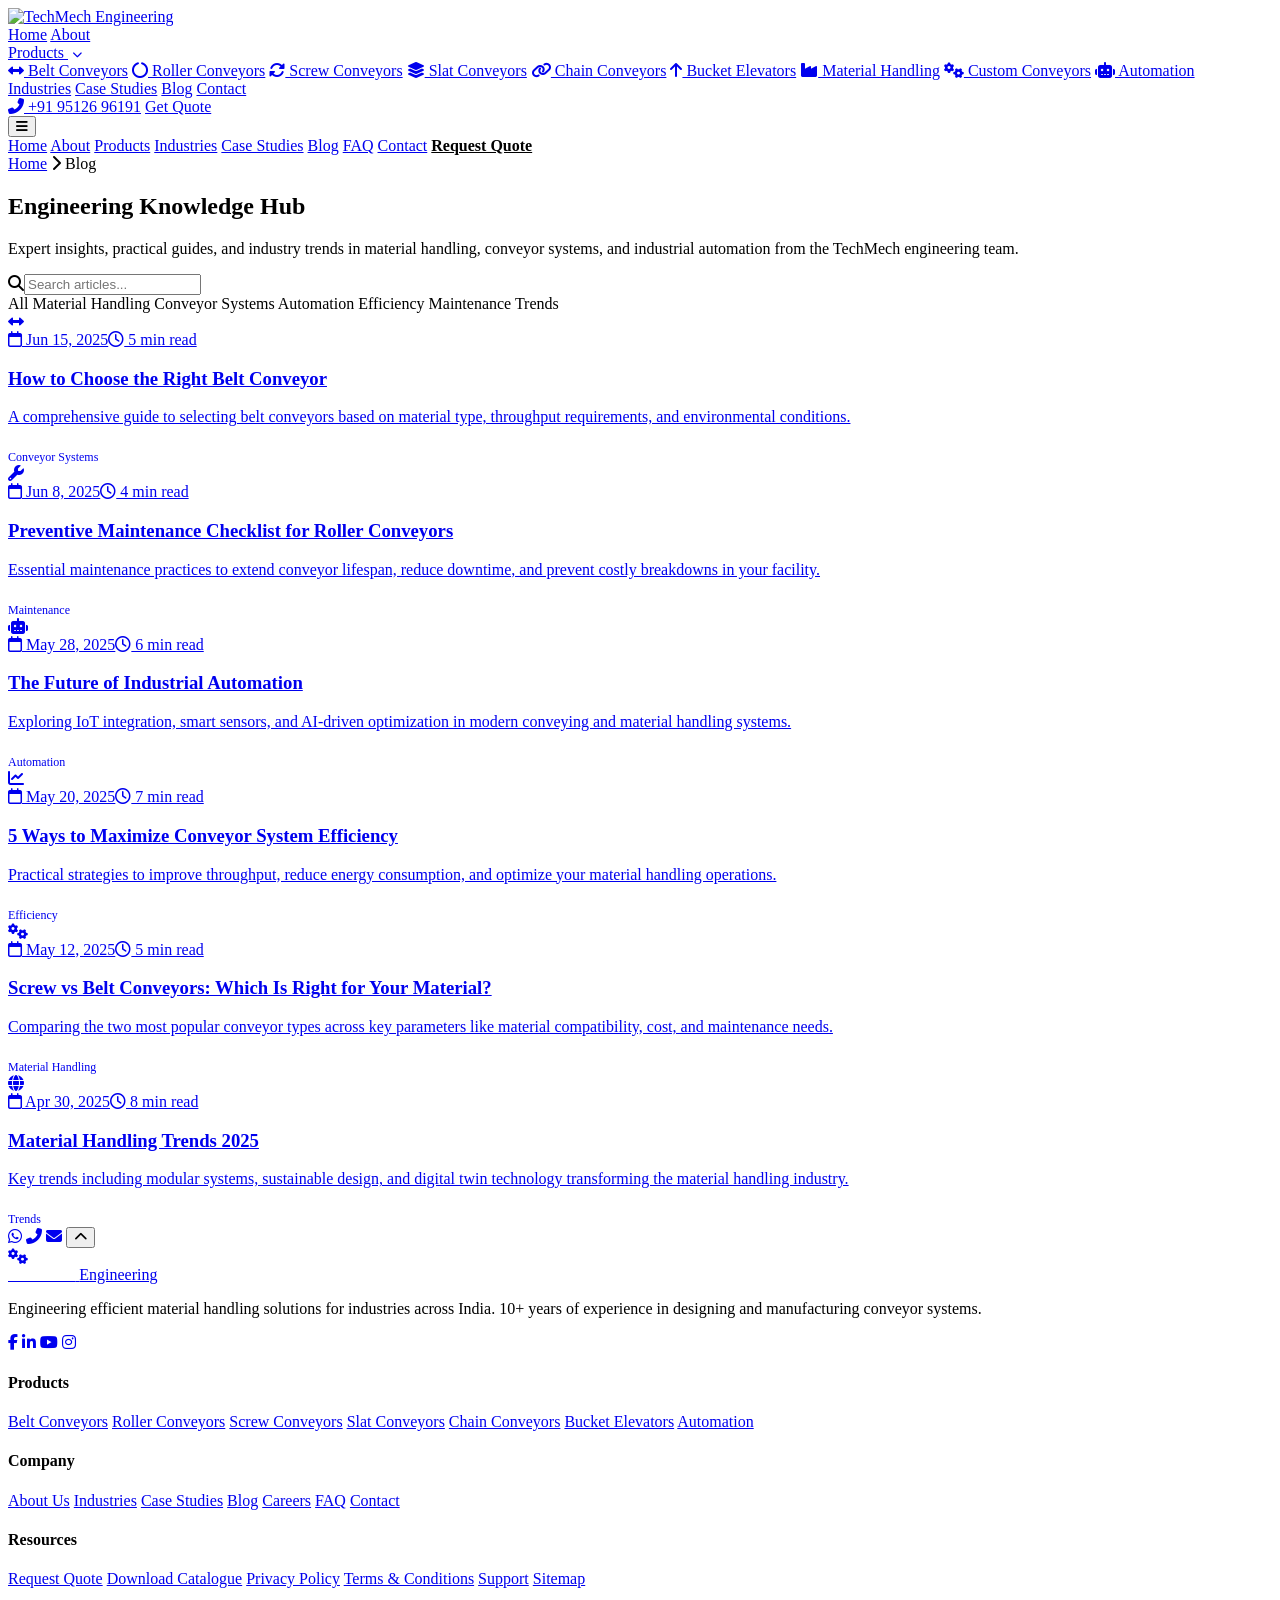
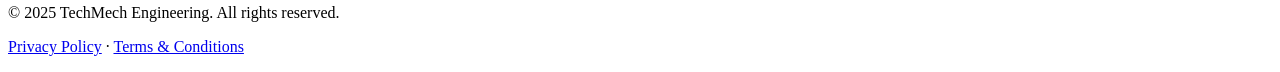
==== blog.html @ c0fb5f43 "Update contact email to techmechengineering1@gmail.com" ====
<!DOCTYPE html>
<html lang="en">
<head>
  <meta charset="UTF-8">
  <meta name="viewport" content="width=device-width, initial-scale=1.0">
  <title>Engineering Knowledge Hub | TechMech Engineering Blog</title>
  <meta name="description" content="Expert insights on conveyor systems, material handling, industrial automation, maintenance tips, and engineering trends from TechMech Engineering.">
  <link rel="preconnect" href="https://fonts.googleapis.com">
  <link rel="preconnect" href="https://fonts.gstatic.com" crossorigin>
  <link href="https://fonts.googleapis.com/css2?family=Barlow:wght@400;500;600;700;800;900&family=Outfit:wght@300;400;500;600;700&display=swap" rel="stylesheet">
  <link rel="stylesheet" href="https://cdnjs.cloudflare.com/ajax/libs/font-awesome/6.5.1/css/all.min.css">
  <link rel="stylesheet" href="styles.css">
</head>
<body>
  <!-- HEADER -->
  <header class="header" id="header">
    <div class="header-inner">
      <a href="index.html" class="logo">
        <img src="logo1.png" alt="TechMech Engineering" style="height: 50px; width: auto;">
      </a>
      <nav class="nav-links">
        <a href="index.html">Home</a>
        <a href="about.html">About</a>
        <div class="dropdown">
          <a href="products.html">Products <i class="fas fa-chevron-down" style="font-size:10px;margin-left:4px"></i></a>
          <div class="dropdown-menu">
            <a href="product-belt-conveyors.html"><i class="fas fa-arrows-alt-h"></i> Belt Conveyors</a>
            <a href="product-roller-conveyors.html"><i class="fas fa-circle-notch"></i> Roller Conveyors</a>
            <a href="product-screw-conveyors.html"><i class="fas fa-sync-alt"></i> Screw Conveyors</a>
            <a href="product-slat-conveyors.html"><i class="fas fa-layer-group"></i> Slat Conveyors</a>
            <a href="product-chain-conveyors.html"><i class="fas fa-link"></i> Chain Conveyors</a>
            <a href="product-bucket-elevators.html"><i class="fas fa-arrow-up"></i> Bucket Elevators</a>
            <a href="product-material-handling.html"><i class="fas fa-industry"></i> Material Handling</a>
            <a href="product-custom-conveyors.html"><i class="fas fa-cogs"></i> Custom Conveyors</a>
            <a href="product-automation.html"><i class="fas fa-robot"></i> Automation</a>
          </div>
        </div>
        <a href="industries.html">Industries</a>
        <a href="case-studies.html">Case Studies</a>
        <a href="blog.html" class="active">Blog</a>
        <a href="contact.html">Contact</a>
      </nav>
      <div class="header-cta">
        <a href="tel:+919512696191" class="header-phone"><i class="fas fa-phone-alt"></i> +91 95126 96191</a>
        <a href="quote.html" class="btn btn-primary">Get Quote</a>
      </div>
      <button class="mobile-toggle" onclick="toggleMobileMenu()"><i class="fas fa-bars"></i></button>
    </div>
  </header>
  <div class="mobile-menu">
    <a href="index.html" onclick="toggleMobileMenu()">Home</a>
    <a href="about.html" onclick="toggleMobileMenu()">About</a>
    <a href="products.html" onclick="toggleMobileMenu()">Products</a>
    <a href="industries.html" onclick="toggleMobileMenu()">Industries</a>
    <a href="case-studies.html" onclick="toggleMobileMenu()">Case Studies</a>
    <a href="blog.html" onclick="toggleMobileMenu()">Blog</a>
    <a href="faq.html" onclick="toggleMobileMenu()">FAQ</a>
    <a href="contact.html" onclick="toggleMobileMenu()">Contact</a>
    <a href="quote.html" onclick="toggleMobileMenu()" style="color:var(--primary);font-weight:700">Request Quote</a>
  </div>

  <!-- PAGE HERO -->
  <section class="page-hero">
    <div class="page-hero-bg-pattern"></div>
    <div class="container">
      <div class="breadcrumb"><a href="index.html">Home</a> <i class="fas fa-chevron-right"></i> <span>Blog</span></div>
      <h1>Engineering Knowledge Hub</h1>
      <p>Expert insights, practical guides, and industry trends in material handling, conveyor systems, and industrial automation from the TechMech engineering team.</p>
    </div>
  </section>

  <!-- BLOG -->
  <section class="section">
    <div class="container">
      <div class="blog-header reveal">
        <div></div>
        <div class="blog-search"><i class="fas fa-search"></i><input type="text" placeholder="Search articles..." id="blogSearch" onkeyup="filterBlog()"></div>
      </div>
      <div class="blog-categories">
        <span class="blog-cat active" onclick="filterCategory(this,'all')">All</span>
        <span class="blog-cat" onclick="filterCategory(this,'material-handling')">Material Handling</span>
        <span class="blog-cat" onclick="filterCategory(this,'conveyor-systems')">Conveyor Systems</span>
        <span class="blog-cat" onclick="filterCategory(this,'automation')">Automation</span>
        <span class="blog-cat" onclick="filterCategory(this,'efficiency')">Efficiency</span>
        <span class="blog-cat" onclick="filterCategory(this,'maintenance')">Maintenance</span>
        <span class="blog-cat" onclick="filterCategory(this,'trends')">Trends</span>
      </div>
      <div class="blog-grid" id="blogGrid">
        <a href="blog-post-1.html" class="blog-card reveal" data-category="conveyor-systems">
          <div class="blog-thumb"><i class="fas fa-arrows-alt-h"></i></div>
          <div class="blog-body">
            <div class="blog-meta"><span><i class="far fa-calendar"></i> Jun 15, 2025</span><span><i class="far fa-clock"></i> 5 min read</span></div>
            <h3>How to Choose the Right Belt Conveyor</h3>
            <p>A comprehensive guide to selecting belt conveyors based on material type, throughput requirements, and environmental conditions.</p>
            <span class="case-industry" style="display:inline-block;margin-top:8px;font-size:12px">Conveyor Systems</span>
          </div>
        </a>
        <a href="blog-post-2.html" class="blog-card reveal" data-category="maintenance">
          <div class="blog-thumb"><i class="fas fa-wrench"></i></div>
          <div class="blog-body">
            <div class="blog-meta"><span><i class="far fa-calendar"></i> Jun 8, 2025</span><span><i class="far fa-clock"></i> 4 min read</span></div>
            <h3>Preventive Maintenance Checklist for Roller Conveyors</h3>
            <p>Essential maintenance practices to extend conveyor lifespan, reduce downtime, and prevent costly breakdowns in your facility.</p>
            <span class="case-industry" style="display:inline-block;margin-top:8px;font-size:12px">Maintenance</span>
          </div>
        </a>
        <a href="blog-post-3.html" class="blog-card reveal" data-category="automation">
          <div class="blog-thumb"><i class="fas fa-robot"></i></div>
          <div class="blog-body">
            <div class="blog-meta"><span><i class="far fa-calendar"></i> May 28, 2025</span><span><i class="far fa-clock"></i> 6 min read</span></div>
            <h3>The Future of Industrial Automation</h3>
            <p>Exploring IoT integration, smart sensors, and AI-driven optimization in modern conveying and material handling systems.</p>
            <span class="case-industry" style="display:inline-block;margin-top:8px;font-size:12px">Automation</span>
          </div>
        </a>
        <a href="blog-post-4.html" class="blog-card reveal" data-category="efficiency">
          <div class="blog-thumb"><i class="fas fa-chart-line"></i></div>
          <div class="blog-body">
            <div class="blog-meta"><span><i class="far fa-calendar"></i> May 20, 2025</span><span><i class="far fa-clock"></i> 7 min read</span></div>
            <h3>5 Ways to Maximize Conveyor System Efficiency</h3>
            <p>Practical strategies to improve throughput, reduce energy consumption, and optimize your material handling operations.</p>
            <span class="case-industry" style="display:inline-block;margin-top:8px;font-size:12px">Efficiency</span>
          </div>
        </a>
        <a href="blog-post-5.html" class="blog-card reveal" data-category="material-handling">
          <div class="blog-thumb"><i class="fas fa-cogs"></i></div>
          <div class="blog-body">
            <div class="blog-meta"><span><i class="far fa-calendar"></i> May 12, 2025</span><span><i class="far fa-clock"></i> 5 min read</span></div>
            <h3>Screw vs Belt Conveyors: Which Is Right for Your Material?</h3>
            <p>Comparing the two most popular conveyor types across key parameters like material compatibility, cost, and maintenance needs.</p>
            <span class="case-industry" style="display:inline-block;margin-top:8px;font-size:12px">Material Handling</span>
          </div>
        </a>
        <a href="blog-post-6.html" class="blog-card reveal" data-category="trends">
          <div class="blog-thumb"><i class="fas fa-globe"></i></div>
          <div class="blog-body">
            <div class="blog-meta"><span><i class="far fa-calendar"></i> Apr 30, 2025</span><span><i class="far fa-clock"></i> 8 min read</span></div>
            <h3>Material Handling Trends 2025</h3>
            <p>Key trends including modular systems, sustainable design, and digital twin technology transforming the material handling industry.</p>
            <span class="case-industry" style="display:inline-block;margin-top:8px;font-size:12px">Trends</span>
          </div>
        </a>
      </div>
    </div>
  </section>

  <!-- FLOATING BUTTONS -->
  <div class="floating-btns">
    <a href="https://wa.me/919512696191" target="_blank" class="float-btn float-whatsapp" title="WhatsApp"><i class="fab fa-whatsapp"></i></a>
    <a href="tel:+919512696191" class="float-btn float-call" title="Call Us"><i class="fas fa-phone-alt"></i></a>
    <a href="mailto:techmechengineering1@gmail.com" class="float-btn float-email" title="Email"><i class="fas fa-envelope"></i></a>
    <button class="float-btn float-top" id="backToTop" onclick="window.scrollTo({top:0,behavior:'smooth'})" title="Back to Top"><i class="fas fa-chevron-up"></i></button>
  </div>

  <!-- FOOTER -->
  <footer class="footer">
    <div class="container">
      <div class="footer-grid">
        <div class="footer-brand">
          <a href="index.html" class="logo">
            <div class="logo-icon"><i class="fas fa-cogs"></i></div>
            <div class="logo-text">
              <span class="logo-name" style="color:white">TechMech</span>
              <span class="logo-tagline">Engineering</span>
            </div>
          </a>
          <p>Engineering efficient material handling solutions for industries across India. 10+ years of experience in designing and manufacturing conveyor systems.</p>
          <div class="footer-social">
            <a href="#"><i class="fab fa-facebook-f"></i></a>
            <a href="#"><i class="fab fa-linkedin-in"></i></a>
            <a href="https://youtube.com/@techmechengineering-1" target="_blank" rel="noopener"><i class="fab fa-youtube"></i></a>
            <a href="#"><i class="fab fa-instagram"></i></a>
          </div>
        </div>
        <div>
          <h4>Products</h4>
          <div class="footer-links">
            <a href="product-belt-conveyors.html">Belt Conveyors</a>
            <a href="product-roller-conveyors.html">Roller Conveyors</a>
            <a href="product-screw-conveyors.html">Screw Conveyors</a>
            <a href="product-slat-conveyors.html">Slat Conveyors</a>
            <a href="product-chain-conveyors.html">Chain Conveyors</a>
            <a href="product-bucket-elevators.html">Bucket Elevators</a>
            <a href="product-automation.html">Automation</a>
          </div>
        </div>
        <div>
          <h4>Company</h4>
          <div class="footer-links">
            <a href="about.html">About Us</a>
            <a href="industries.html">Industries</a>
            <a href="case-studies.html">Case Studies</a>
            <a href="blog.html">Blog</a>
            <a href="careers.html">Careers</a>
            <a href="faq.html">FAQ</a>
            <a href="contact.html">Contact</a>
          </div>
        </div>
        <div>
          <h4>Resources</h4>
          <div class="footer-links">
            <a href="quote.html">Request Quote</a>
            <a href="#">Download Catalogue</a>
            <a href="privacy-policy.html">Privacy Policy</a>
            <a href="terms.html">Terms & Conditions</a>
            <a href="#">Support</a>
            <a href="#">Sitemap</a>
          </div>
        </div>
      </div>
      <div class="footer-bottom">
        <p>&copy; 2025 TechMech Engineering. All rights reserved.</p>
        <p><a href="privacy-policy.html">Privacy Policy</a> &middot; <a href="terms.html">Terms & Conditions</a></p>
      </div>
    </div>
  </footer>

  <script data-cfasync="false" src="/cdn-cgi/scripts/5c5dd728/cloudflare-static/email-decode.min.js"></script><script src="script.js"></script>
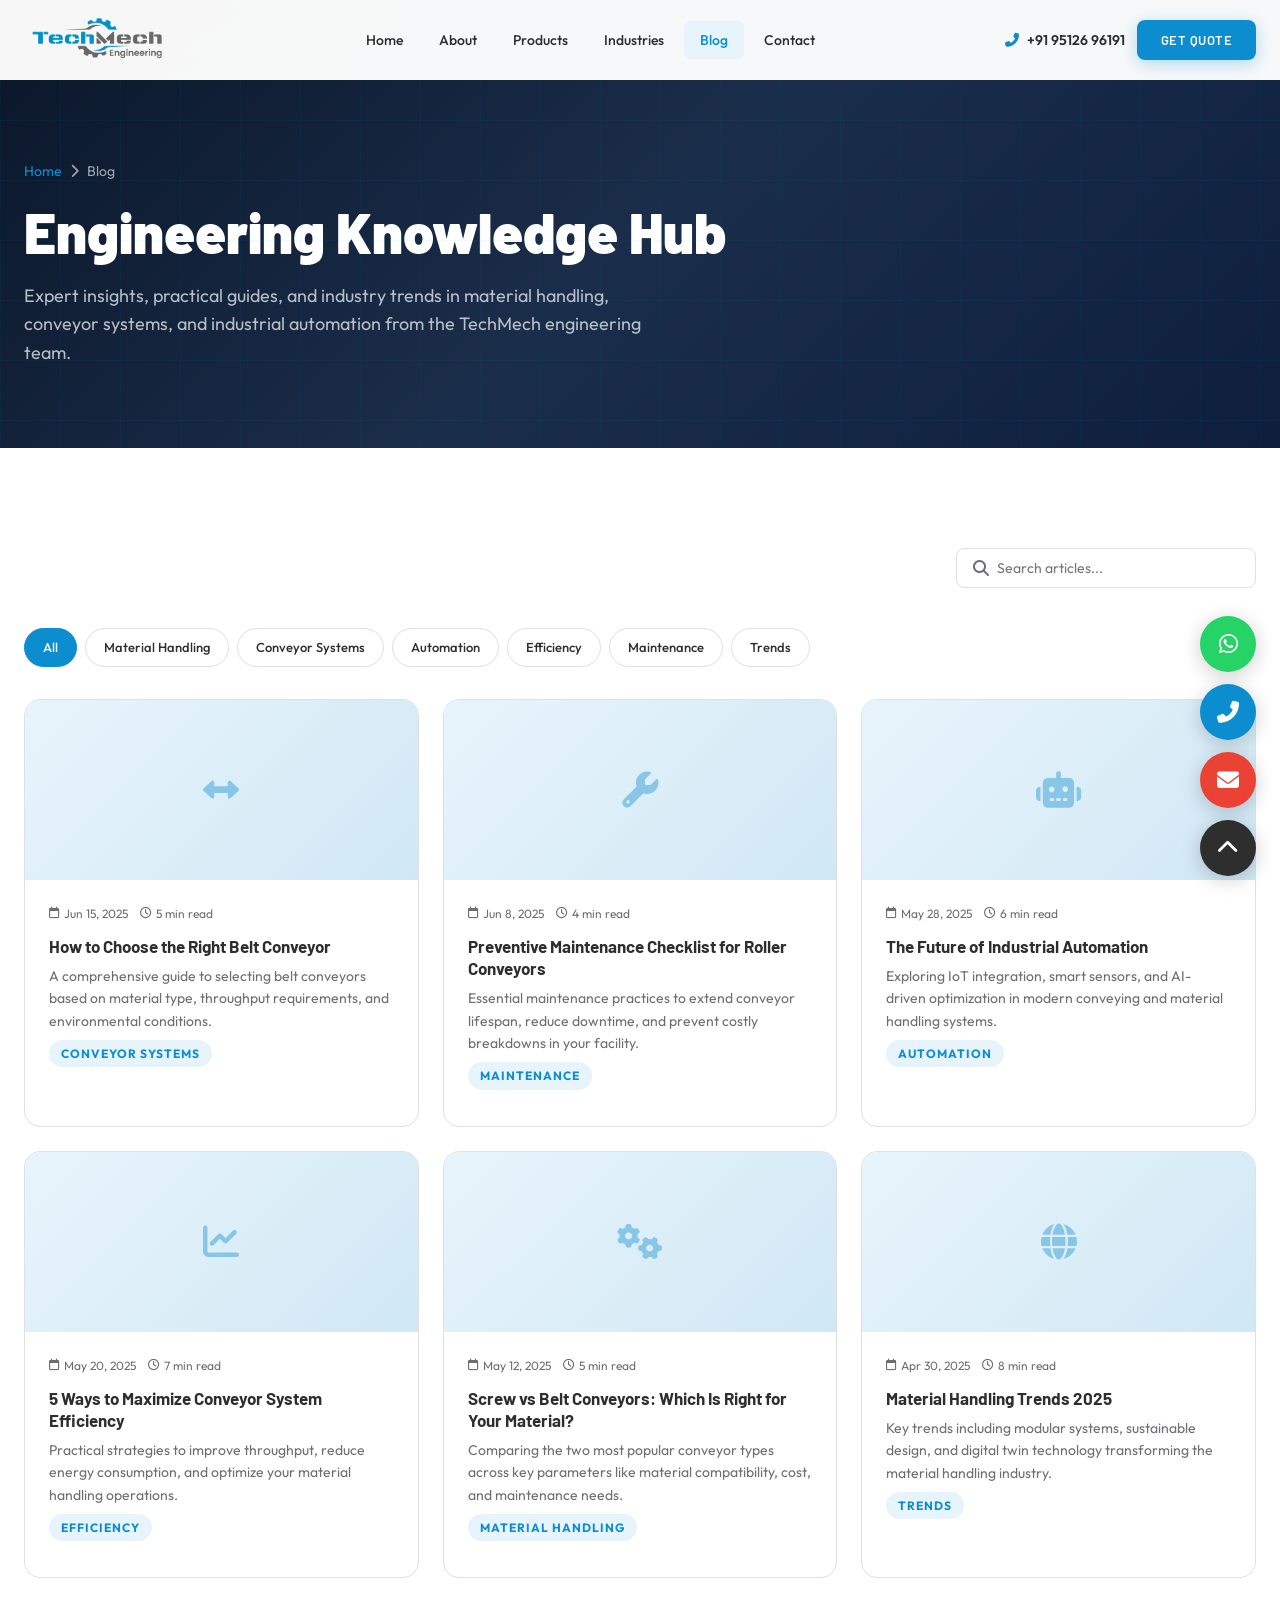
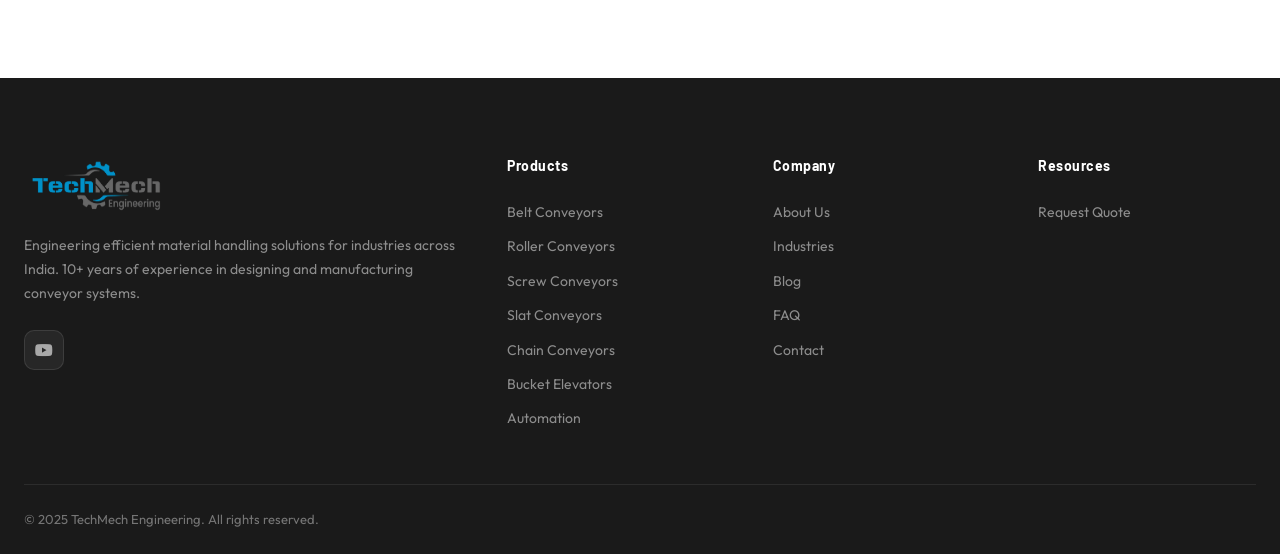
==== commit 40431224: "Make site production-ready: fix broken assets/links, harden security, optimize performance/SEO - Fix" ====
--- a/blog.html
+++ b/blog.html
@@ -4,6 +4,21 @@
   <meta charset="UTF-8">
   <meta name="viewport" content="width=device-width, initial-scale=1.0">
   <title>Engineering Knowledge Hub | TechMech Engineering Blog</title>
+  <link rel="canonical" href="https://www.techmechengineering.co.in/blog.html">
+  <meta property="og:type" content="website">
+  <meta property="og:title" content="Engineering Knowledge Hub | TechMech Engineering Blog">
+  <meta property="og:description" content="Expert insights on conveyor systems, material handling, industrial automation, maintenance tips, and engineering trends from TechMech Engineering.">
+  <meta property="og:url" content="https://www.techmechengineering.co.in/blog.html">
+  <meta property="og:image" content="https://www.techmechengineering.co.in/images/about.jpg">
+  <meta property="og:site_name" content="TechMech Engineering">
+  <meta name="twitter:card" content="summary_large_image">
+  <meta name="twitter:title" content="Engineering Knowledge Hub | TechMech Engineering Blog">
+  <meta name="twitter:description" content="Expert insights on conveyor systems, material handling, industrial automation, maintenance tips, and engineering trends from TechMech Engineering.">
+  <meta name="twitter:image" content="https://www.techmechengineering.co.in/images/about.jpg">
+  <link rel="icon" type="image/x-icon" href="favicon.ico">
+  <link rel="icon" type="image/png" sizes="32x32" href="favicon-32x32.png">
+  <link rel="icon" type="image/png" sizes="16x16" href="favicon-16x16.png">
+  <link rel="apple-touch-icon" sizes="180x180" href="apple-touch-icon.png">
   <meta name="description" content="Expert insights on conveyor systems, material handling, industrial automation, maintenance tips, and engineering trends from TechMech Engineering.">
   <link rel="preconnect" href="https://fonts.googleapis.com">
   <link rel="preconnect" href="https://fonts.gstatic.com" crossorigin>
@@ -16,47 +31,32 @@
   <header class="header" id="header">
     <div class="header-inner">
       <a href="index.html" class="logo">
-        <img src="logo1.png" alt="TechMech Engineering" style="height: 50px; width: auto;">
+        <img src="images/logo.png" alt="TechMech Engineering" style="height: 50px; width: auto;">
       </a>
       <nav class="nav-links">
         <a href="index.html">Home</a>
-        <a href="about.html">About</a>
-        <div class="dropdown">
-          <a href="products.html">Products <i class="fas fa-chevron-down" style="font-size:10px;margin-left:4px"></i></a>
-          <div class="dropdown-menu">
-            <a href="product-belt-conveyors.html"><i class="fas fa-arrows-alt-h"></i> Belt Conveyors</a>
-            <a href="product-roller-conveyors.html"><i class="fas fa-circle-notch"></i> Roller Conveyors</a>
-            <a href="product-screw-conveyors.html"><i class="fas fa-sync-alt"></i> Screw Conveyors</a>
-            <a href="product-slat-conveyors.html"><i class="fas fa-layer-group"></i> Slat Conveyors</a>
-            <a href="product-chain-conveyors.html"><i class="fas fa-link"></i> Chain Conveyors</a>
-            <a href="product-bucket-elevators.html"><i class="fas fa-arrow-up"></i> Bucket Elevators</a>
-            <a href="product-material-handling.html"><i class="fas fa-industry"></i> Material Handling</a>
-            <a href="product-custom-conveyors.html"><i class="fas fa-cogs"></i> Custom Conveyors</a>
-            <a href="product-automation.html"><i class="fas fa-robot"></i> Automation</a>
-          </div>
-        </div>
-        <a href="industries.html">Industries</a>
-        <a href="case-studies.html">Case Studies</a>
+        <a href="index.html#about">About</a>
+        <a href="index.html#products">Products</a>
+        <a href="index.html#industries">Industries</a>
         <a href="blog.html" class="active">Blog</a>
-        <a href="contact.html">Contact</a>
+        <a href="index.html#contact">Contact</a>
       </nav>
       <div class="header-cta">
         <a href="tel:+919512696191" class="header-phone"><i class="fas fa-phone-alt"></i> +91 95126 96191</a>
-        <a href="quote.html" class="btn btn-primary">Get Quote</a>
+        <a href="index.html#quote" class="btn btn-primary">Get Quote</a>
       </div>
       <button class="mobile-toggle" onclick="toggleMobileMenu()"><i class="fas fa-bars"></i></button>
     </div>
   </header>
   <div class="mobile-menu">
     <a href="index.html" onclick="toggleMobileMenu()">Home</a>
-    <a href="about.html" onclick="toggleMobileMenu()">About</a>
-    <a href="products.html" onclick="toggleMobileMenu()">Products</a>
-    <a href="industries.html" onclick="toggleMobileMenu()">Industries</a>
-    <a href="case-studies.html" onclick="toggleMobileMenu()">Case Studies</a>
+    <a href="index.html#about" onclick="toggleMobileMenu()">About</a>
+    <a href="index.html#products" onclick="toggleMobileMenu()">Products</a>
+    <a href="index.html#industries" onclick="toggleMobileMenu()">Industries</a>
     <a href="blog.html" onclick="toggleMobileMenu()">Blog</a>
-    <a href="faq.html" onclick="toggleMobileMenu()">FAQ</a>
-    <a href="contact.html" onclick="toggleMobileMenu()">Contact</a>
-    <a href="quote.html" onclick="toggleMobileMenu()" style="color:var(--primary);font-weight:700">Request Quote</a>
+    <a href="index.html#faq" onclick="toggleMobileMenu()">FAQ</a>
+    <a href="index.html#contact" onclick="toggleMobileMenu()">Contact</a>
+    <a href="index.html#quote" onclick="toggleMobileMenu()" style="color:var(--primary);font-weight:700">Request Quote</a>
   </div>
 
   <!-- PAGE HERO -->
@@ -86,7 +86,7 @@
         <span class="blog-cat" onclick="filterCategory(this,'trends')">Trends</span>
       </div>
       <div class="blog-grid" id="blogGrid">
-        <a href="blog-post-1.html" class="blog-card reveal" data-category="conveyor-systems">
+        <div class="blog-card reveal" data-category="conveyor-systems">
           <div class="blog-thumb"><i class="fas fa-arrows-alt-h"></i></div>
           <div class="blog-body">
             <div class="blog-meta"><span><i class="far fa-calendar"></i> Jun 15, 2025</span><span><i class="far fa-clock"></i> 5 min read</span></div>
@@ -94,8 +94,8 @@
             <p>A comprehensive guide to selecting belt conveyors based on material type, throughput requirements, and environmental conditions.</p>
             <span class="case-industry" style="display:inline-block;margin-top:8px;font-size:12px">Conveyor Systems</span>
           </div>
-        </a>
-        <a href="blog-post-2.html" class="blog-card reveal" data-category="maintenance">
+        </div>
+        <div class="blog-card reveal" data-category="maintenance">
           <div class="blog-thumb"><i class="fas fa-wrench"></i></div>
           <div class="blog-body">
             <div class="blog-meta"><span><i class="far fa-calendar"></i> Jun 8, 2025</span><span><i class="far fa-clock"></i> 4 min read</span></div>
@@ -103,8 +103,8 @@
             <p>Essential maintenance practices to extend conveyor lifespan, reduce downtime, and prevent costly breakdowns in your facility.</p>
             <span class="case-industry" style="display:inline-block;margin-top:8px;font-size:12px">Maintenance</span>
           </div>
-        </a>
-        <a href="blog-post-3.html" class="blog-card reveal" data-category="automation">
+        </div>
+        <div class="blog-card reveal" data-category="automation">
           <div class="blog-thumb"><i class="fas fa-robot"></i></div>
           <div class="blog-body">
             <div class="blog-meta"><span><i class="far fa-calendar"></i> May 28, 2025</span><span><i class="far fa-clock"></i> 6 min read</span></div>
@@ -112,8 +112,8 @@
             <p>Exploring IoT integration, smart sensors, and AI-driven optimization in modern conveying and material handling systems.</p>
             <span class="case-industry" style="display:inline-block;margin-top:8px;font-size:12px">Automation</span>
           </div>
-        </a>
-        <a href="blog-post-4.html" class="blog-card reveal" data-category="efficiency">
+        </div>
+        <div class="blog-card reveal" data-category="efficiency">
           <div class="blog-thumb"><i class="fas fa-chart-line"></i></div>
           <div class="blog-body">
             <div class="blog-meta"><span><i class="far fa-calendar"></i> May 20, 2025</span><span><i class="far fa-clock"></i> 7 min read</span></div>
@@ -121,8 +121,8 @@
             <p>Practical strategies to improve throughput, reduce energy consumption, and optimize your material handling operations.</p>
             <span class="case-industry" style="display:inline-block;margin-top:8px;font-size:12px">Efficiency</span>
           </div>
-        </a>
-        <a href="blog-post-5.html" class="blog-card reveal" data-category="material-handling">
+        </div>
+        <div class="blog-card reveal" data-category="material-handling">
           <div class="blog-thumb"><i class="fas fa-cogs"></i></div>
           <div class="blog-body">
             <div class="blog-meta"><span><i class="far fa-calendar"></i> May 12, 2025</span><span><i class="far fa-clock"></i> 5 min read</span></div>
@@ -130,8 +130,8 @@
             <p>Comparing the two most popular conveyor types across key parameters like material compatibility, cost, and maintenance needs.</p>
             <span class="case-industry" style="display:inline-block;margin-top:8px;font-size:12px">Material Handling</span>
           </div>
-        </a>
-        <a href="blog-post-6.html" class="blog-card reveal" data-category="trends">
+        </div>
+        <div class="blog-card reveal" data-category="trends">
           <div class="blog-thumb"><i class="fas fa-globe"></i></div>
           <div class="blog-body">
             <div class="blog-meta"><span><i class="far fa-calendar"></i> Apr 30, 2025</span><span><i class="far fa-clock"></i> 8 min read</span></div>
@@ -139,7 +139,7 @@
             <p>Key trends including modular systems, sustainable design, and digital twin technology transforming the material handling industry.</p>
             <span class="case-industry" style="display:inline-block;margin-top:8px;font-size:12px">Trends</span>
           </div>
-        </a>
+        </div>
       </div>
     </div>
   </section>
@@ -157,62 +157,45 @@
     <div class="container">
       <div class="footer-grid">
         <div class="footer-brand">
-          <a href="index.html" class="logo">
-            <div class="logo-icon"><i class="fas fa-cogs"></i></div>
-            <div class="logo-text">
-              <span class="logo-name" style="color:white">TechMech</span>
-              <span class="logo-tagline">Engineering</span>
-            </div>
-          </a>
+          <a href="index.html" class="logo"><img src="images/logo.png" alt="TechMech Engineering" style="height: 60px; width: 150px;"></a>
           <p>Engineering efficient material handling solutions for industries across India. 10+ years of experience in designing and manufacturing conveyor systems.</p>
           <div class="footer-social">
-            <a href="#"><i class="fab fa-facebook-f"></i></a>
-            <a href="#"><i class="fab fa-linkedin-in"></i></a>
             <a href="https://youtube.com/@techmechengineering-1" target="_blank" rel="noopener"><i class="fab fa-youtube"></i></a>
-            <a href="#"><i class="fab fa-instagram"></i></a>
           </div>
         </div>
         <div>
           <h4>Products</h4>
           <div class="footer-links">
-            <a href="product-belt-conveyors.html">Belt Conveyors</a>
-            <a href="product-roller-conveyors.html">Roller Conveyors</a>
-            <a href="product-screw-conveyors.html">Screw Conveyors</a>
-            <a href="product-slat-conveyors.html">Slat Conveyors</a>
-            <a href="product-chain-conveyors.html">Chain Conveyors</a>
-            <a href="product-bucket-elevators.html">Bucket Elevators</a>
-            <a href="product-automation.html">Automation</a>
+            <a href="index.html#products">Belt Conveyors</a>
+            <a href="index.html#products">Roller Conveyors</a>
+            <a href="index.html#products">Screw Conveyors</a>
+            <a href="index.html#products">Slat Conveyors</a>
+            <a href="index.html#products">Chain Conveyors</a>
+            <a href="index.html#products">Bucket Elevators</a>
+            <a href="index.html#products">Automation</a>
           </div>
         </div>
         <div>
           <h4>Company</h4>
           <div class="footer-links">
-            <a href="about.html">About Us</a>
-            <a href="industries.html">Industries</a>
-            <a href="case-studies.html">Case Studies</a>
+            <a href="index.html#about">About Us</a>
+            <a href="index.html#industries">Industries</a>
             <a href="blog.html">Blog</a>
-            <a href="careers.html">Careers</a>
-            <a href="faq.html">FAQ</a>
-            <a href="contact.html">Contact</a>
+            <a href="index.html#faq">FAQ</a>
+            <a href="index.html#contact">Contact</a>
           </div>
         </div>
         <div>
           <h4>Resources</h4>
           <div class="footer-links">
-            <a href="quote.html">Request Quote</a>
-            <a href="#">Download Catalogue</a>
-            <a href="privacy-policy.html">Privacy Policy</a>
-            <a href="terms.html">Terms & Conditions</a>
-            <a href="#">Support</a>
-            <a href="#">Sitemap</a>
+            <a href="index.html#quote">Request Quote</a>
           </div>
         </div>
       </div>
       <div class="footer-bottom">
         <p>&copy; 2025 TechMech Engineering. All rights reserved.</p>
-        <p><a href="privacy-policy.html">Privacy Policy</a> &middot; <a href="terms.html">Terms & Conditions</a></p>
       </div>
     </div>
   </footer>
 
-  <script data-cfasync="false" src="/cdn-cgi/scripts/5c5dd728/cloudflare-static/email-decode.min.js"></script><script src="script.js"></script>
+  <script src="blog.js"></script>
--- a/styles.css
+++ b/styles.css
@@ -0,0 +1,1684 @@
+/* === CSS VARIABLES === */
+:root {
+  --primary: #0C8DD0;
+  --primary-dark: #0a7ab5;
+  --primary-light: #e8f4fb;
+  --secondary: #6E6E72;
+  --light-bg: #F4F5F7;
+  --dark: #2E2E2E;
+  --darker: #1a1a1a;
+  --white: #FFFFFF;
+  --border: #e0e0e0;
+  --shadow: 0 4px 24px rgba(0,0,0,0.08);
+  --shadow-lg: 0 12px 48px rgba(0,0,0,0.12);
+  --radius: 8px;
+  --radius-lg: 16px;
+  --transition: 0.3s cubic-bezier(0.4, 0, 0.2, 1);
+  --font-heading: 'Barlow', sans-serif;
+  --font-body: 'Outfit', sans-serif;
+}
+
+/* === RESET & BASE === */
+*, *::before, *::after { box-sizing: border-box; margin: 0; padding: 0; }
+html { scroll-behavior: smooth; scroll-padding-top: 80px; }
+body {
+  font-family: var(--font-body);
+  color: var(--dark);
+  background: var(--white);
+  line-height: 1.6;
+  overflow-x: hidden;
+  -webkit-font-smoothing: antialiased;
+}
+img { max-width: 100%; display: block; }
+a { text-decoration: none; color: inherit; }
+ul { list-style: none; }
+h1,h2,h3,h4,h5,h6 { font-family: var(--font-heading); font-weight: 700; line-height: 1.2; }
+
+/* === UTILITY === */
+.container { max-width: 1280px; margin: 0 auto; padding: 0 24px; }
+.section { padding: 100px 0; }
+.section-label {
+  font-family: var(--font-heading);
+  font-size: 13px;
+  font-weight: 700;
+  letter-spacing: 3px;
+  text-transform: uppercase;
+  color: var(--primary);
+  margin-bottom: 12px;
+  display: flex;
+  align-items: center;
+  gap: 12px;
+}
+.section-label::before {
+  content: '';
+  width: 32px;
+  height: 2px;
+  background: var(--primary);
+}
+.section-title {
+  font-size: clamp(32px, 4vw, 48px);
+  color: var(--dark);
+  margin-bottom: 20px;
+}
+.section-desc {
+  font-size: 17px;
+  color: var(--secondary);
+  max-width: 640px;
+  line-height: 1.7;
+}
+.btn {
+  display: inline-flex;
+  align-items: center;
+  gap: 10px;
+  padding: 14px 32px;
+  font-family: var(--font-heading);
+  font-size: 15px;
+  font-weight: 600;
+  letter-spacing: 0.5px;
+  border: none;
+  border-radius: var(--radius);
+  cursor: pointer;
+  transition: var(--transition);
+  text-transform: uppercase;
+}
+.btn-primary {
+  background: var(--primary);
+  color: var(--white);
+  box-shadow: 0 4px 16px rgba(12,141,208,0.3);
+}
+.btn-primary:hover {
+  background: var(--primary-dark);
+  transform: translateY(-2px);
+  box-shadow: 0 8px 24px rgba(12,141,208,0.4);
+}
+.btn-outline {
+  background: transparent;
+  color: var(--white);
+  border: 2px solid rgba(255,255,255,0.4);
+}
+.btn-outline:hover {
+  background: rgba(255,255,255,0.1);
+  border-color: var(--white);
+}
+.btn-dark {
+  background: var(--dark);
+  color: var(--white);
+}
+.btn-dark:hover {
+  background: var(--darker);
+  transform: translateY(-2px);
+}
+
+/* === ANIMATIONS === */
+@keyframes fadeInUp {
+  from { opacity: 0; transform: translateY(40px); }
+  to { opacity: 1; transform: translateY(0); }
+}
+@keyframes slideInLeft {
+  from { opacity: 0; transform: translateX(-60px); }
+  to { opacity: 1; transform: translateX(0); }
+}
+@keyframes slideInRight {
+  from { opacity: 0; transform: translateX(60px); }
+  to { opacity: 1; transform: translateX(0); }
+}
+@keyframes conveyorMove {
+  from { background-position: 0 0; }
+  to { background-position: 40px 0; }
+}
+@keyframes scrollLogos {
+  0% { transform: translateX(0); }
+  100% { transform: translateX(-50%); }
+}
+.reveal {
+  opacity: 0;
+  transform: translateY(40px);
+  transition: opacity 0.8s ease, transform 0.8s ease;
+}
+.reveal.active {
+  opacity: 1;
+  transform: translateY(0);
+}
+
+/* === HEADER === */
+.header {
+  position: fixed;
+  top: 0;
+  left: 0;
+  right: 0;
+  z-index: 1000;
+  background: rgba(255,255,255,0.97);
+  backdrop-filter: blur(12px);
+  border-bottom: 1px solid transparent;
+  transition: var(--transition);
+  height: 80px;
+}
+.header.scrolled {
+  border-bottom-color: var(--border);
+  box-shadow: 0 2px 20px rgba(0,0,0,0.06);
+}
+.header-inner {
+  display: flex;
+  align-items: center;
+  justify-content: space-between;
+  height: 80px;
+  max-width: 1280px;
+  margin: 0 auto;
+  padding: 0 24px;
+}
+.logo {
+  display: flex;
+  align-items: center;
+  gap: 12px;
+}
+.logo-icon {
+  width: 44px;
+  height: 44px;
+  background: var(--primary);
+  border-radius: 8px;
+  display: flex;
+  align-items: center;
+  justify-content: center;
+  position: relative;
+  overflow: hidden;
+}
+.logo-icon::after {
+  content: '';
+  position: absolute;
+  bottom: 0;
+  left: 0;
+  right: 0;
+  height: 4px;
+  background: repeating-linear-gradient(90deg, var(--white) 0px, var(--white) 4px, transparent 4px, transparent 8px);
+  animation: conveyorMove 1s linear infinite;
+}
+.logo-icon i { color: white; font-size: 20px; z-index: 1; }
+.logo-text { display: flex; flex-direction: column; }
+.logo-name {
+  font-family: var(--font-heading);
+  font-size: 20px;
+  font-weight: 800;
+  color: var(--dark);
+  letter-spacing: -0.5px;
+  line-height: 1.1;
+}
+.logo-tagline {
+  font-size: 10px;
+  font-weight: 600;
+  letter-spacing: 2px;
+  text-transform: uppercase;
+  color: var(--primary);
+}
+.nav-links {
+  display: flex;
+  align-items: center;
+  gap: 4px;
+}
+.nav-links a {
+  padding: 8px 16px;
+  font-size: 14px;
+  font-weight: 500;
+  color: var(--dark);
+  border-radius: 6px;
+  transition: var(--transition);
+  position: relative;
+}
+.nav-links a:hover, .nav-links a.active { color: var(--primary); background: var(--primary-light); }
+.nav-links .dropdown { position: relative; }
+.nav-links .dropdown-menu {
+  position: absolute;
+  top: 100%;
+  left: 0;
+  min-width: 240px;
+  background: var(--white);
+  border-radius: var(--radius);
+  box-shadow: var(--shadow-lg);
+  padding: 8px;
+  opacity: 0;
+  visibility: hidden;
+  transform: translateY(8px);
+  transition: var(--transition);
+  border: 1px solid var(--border);
+}
+.nav-links .dropdown:hover .dropdown-menu {
+  opacity: 1;
+  visibility: visible;
+  transform: translateY(0);
+}
+.dropdown-menu a {
+  display: flex;
+  align-items: center;
+  gap: 10px;
+  padding: 10px 14px;
+  font-size: 13px;
+  border-radius: 6px;
+}
+.dropdown-menu a i { color: var(--primary); width: 18px; }
+.header-cta {
+  display: flex;
+  align-items: center;
+  gap: 12px;
+}
+.header-cta .btn {
+  padding: 10px 24px;
+  font-size: 13px;
+}
+.header-phone {
+  display: flex;
+  align-items: center;
+  gap: 8px;
+  font-size: 14px;
+  font-weight: 600;
+  color: var(--dark);
+}
+.header-phone i { color: var(--primary); }
+.mobile-toggle {
+  display: none;
+  background: none;
+  border: none;
+  font-size: 24px;
+  color: var(--dark);
+  cursor: pointer;
+}
+.mobile-menu {
+  display: none;
+  position: fixed;
+  top: 80px;
+  left: 0;
+  right: 0;
+  bottom: 0;
+  background: var(--white);
+  z-index: 999;
+  padding: 24px;
+  overflow-y: auto;
+}
+.mobile-menu.active { display: block; }
+.mobile-menu a {
+  display: block;
+  padding: 14px 0;
+  font-size: 16px;
+  font-weight: 500;
+  border-bottom: 1px solid var(--border);
+}
+
+/* === HERO SECTION (Homepage) === */
+#hero {
+  position: relative;
+  min-height: 100vh;
+  display: flex;
+  align-items: center;
+  background: linear-gradient(135deg, #0a1628 0%, #1a2d4a 50%, #0d1f3c 100%);
+  overflow: hidden;
+  padding-top: 80px;
+}
+.hero-bg-pattern {
+  position: absolute;
+  inset: 0;
+  background-image:
+    radial-gradient(circle at 20% 50%, rgba(12,141,208,0.15) 0%, transparent 50%),
+    radial-gradient(circle at 80% 20%, rgba(12,141,208,0.08) 0%, transparent 40%);
+}
+.hero-grid-lines {
+  position: absolute;
+  inset: 0;
+  background-image:
+    linear-gradient(rgba(12,141,208,0.05) 1px, transparent 1px),
+    linear-gradient(90deg, rgba(12,141,208,0.05) 1px, transparent 1px);
+  background-size: 60px 60px;
+}
+.hero-conveyor-line {
+  position: absolute;
+  bottom: 120px;
+  left: 0;
+  right: 0;
+  height: 3px;
+  background: repeating-linear-gradient(90deg, var(--primary) 0px, var(--primary) 20px, transparent 20px, transparent 40px);
+  opacity: 0.3;
+  animation: conveyorMove 2s linear infinite;
+}
+.hero-conveyor-line:nth-child(2) {
+  bottom: 130px;
+  opacity: 0.15;
+  animation-duration: 3s;
+}
+.hero-content {
+  position: relative;
+  z-index: 2;
+  max-width: 1280px;
+  margin: 0 auto;
+  padding: 0 24px;
+  display: grid;
+  grid-template-columns: 1fr 1fr;
+  gap: 60px;
+  align-items: center;
+}
+.hero-text {
+  animation: slideInLeft 1s ease forwards;
+}
+.hero-badge {
+  display: inline-flex;
+  align-items: center;
+  gap: 8px;
+  background: rgba(12,141,208,0.15);
+  border: 1px solid rgba(12,141,208,0.3);
+  padding: 8px 16px;
+  border-radius: 50px;
+  font-size: 12px;
+  font-weight: 600;
+  color: #5bc0eb;
+  letter-spacing: 1px;
+  text-transform: uppercase;
+  margin-bottom: 24px;
+}
+.hero-badge i { font-size: 10px; }
+#hero h1 {
+  font-size: clamp(36px, 5vw, 60px);
+  font-weight: 900;
+  color: var(--white);
+  line-height: 1.08;
+  margin-bottom: 24px;
+  letter-spacing: -1px;
+}
+#hero h1 span { color: var(--primary); }
+.hero-sub {
+  font-size: 18px;
+  color: rgba(255,255,255,0.7);
+  line-height: 1.7;
+  margin-bottom: 36px;
+  max-width: 520px;
+}
+.hero-btns {
+  display: flex;
+  gap: 16px;
+  flex-wrap: wrap;
+  margin-bottom: 48px;
+}
+.hero-trust {
+  display: grid;
+  grid-template-columns: repeat(2, 1fr);
+  gap: 16px;
+}
+.trust-item {
+  display: flex;
+  align-items: center;
+  gap: 12px;
+  padding: 12px 16px;
+  background: rgba(255,255,255,0.05);
+  border: 1px solid rgba(255,255,255,0.08);
+  border-radius: var(--radius);
+  transition: var(--transition);
+}
+.trust-item:hover {
+  background: rgba(12,141,208,0.1);
+  border-color: rgba(12,141,208,0.3);
+}
+.trust-item i {
+  width: 36px;
+  height: 36px;
+  display: flex;
+  align-items: center;
+  justify-content: center;
+  background: rgba(12,141,208,0.2);
+  border-radius: 8px;
+  color: #5bc0eb;
+  font-size: 14px;
+  flex-shrink: 0;
+}
+.trust-item span {
+  font-size: 13px;
+  font-weight: 500;
+  color: rgba(255,255,255,0.85);
+  line-height: 1.3;
+}
+.hero-visual {
+  position: relative;
+  animation: slideInRight 1s ease forwards;
+}
+.hero-visual-card {
+  background: rgba(255,255,255,0.05);
+  border: 1px solid rgba(255,255,255,0.1);
+  border-radius: var(--radius-lg);
+  padding: 32px;
+  backdrop-filter: blur(20px);
+}
+.hero-stats {
+  display: grid;
+  grid-template-columns: 1fr 1fr;
+  gap: 20px;
+}
+.stat-card {
+  background: rgba(255,255,255,0.05);
+  border: 1px solid rgba(255,255,255,0.08);
+  border-radius: 12px;
+  padding: 24px;
+  text-align: center;
+  transition: var(--transition);
+}
+.stat-card:hover {
+  background: rgba(12,141,208,0.1);
+  transform: translateY(-4px);
+}
+.stat-number {
+  font-family: var(--font-heading);
+  font-size: 42px;
+  font-weight: 900;
+  color: var(--primary);
+  line-height: 1;
+  margin-bottom: 8px;
+}
+.stat-label {
+  font-size: 13px;
+  color: rgba(255,255,255,0.6);
+  font-weight: 500;
+}
+.hero-equipment {
+  margin-top: 20px;
+  padding: 20px;
+  background: rgba(12,141,208,0.08);
+  border: 1px solid rgba(12,141,208,0.2);
+  border-radius: 12px;
+}
+.hero-equipment h4 {
+  font-size: 14px;
+  color: rgba(255,255,255,0.9);
+  margin-bottom: 12px;
+}
+.equipment-tags {
+  display: flex;
+  flex-wrap: wrap;
+  gap: 8px;
+}
+.equipment-tag {
+  padding: 6px 14px;
+  background: rgba(12,141,208,0.15);
+  border: 1px solid rgba(12,141,208,0.25);
+  border-radius: 50px;
+  font-size: 12px;
+  font-weight: 500;
+  color: #5bc0eb;
+}
+
+/* === PAGE HERO (Inner Pages) === */
+.page-hero {
+  padding: 160px 0 80px;
+  background: linear-gradient(135deg, #0a1628 0%, #1a2d4a 50%, #0d1f3c 100%);
+  position: relative;
+  overflow: hidden;
+}
+.page-hero::before {
+  content: '';
+  position: absolute;
+  inset: 0;
+  background-image: linear-gradient(rgba(12,141,208,.05) 1px, transparent 1px), linear-gradient(90deg, rgba(12,141,208,.05) 1px, transparent 1px);
+  background-size: 60px 60px;
+}
+.page-hero-content {
+  position: relative;
+  z-index: 2;
+  max-width: 1280px;
+  margin: 0 auto;
+  padding: 0 24px;
+}
+.page-hero .breadcrumb {
+  display: flex;
+  align-items: center;
+  gap: 8px;
+  font-size: 14px;
+  color: rgba(255,255,255,0.6);
+  margin-bottom: 16px;
+}
+.page-hero .breadcrumb a { color: var(--primary); }
+.page-hero .breadcrumb a:hover { text-decoration: underline; }
+.page-hero h1 {
+  font-size: clamp(36px, 5vw, 56px);
+  font-weight: 900;
+  color: var(--white);
+  margin-bottom: 16px;
+}
+.page-hero p {
+  font-size: 18px;
+  color: rgba(255,255,255,0.7);
+  max-width: 640px;
+}
+
+/* === PRODUCTS === */
+.products { background: var(--light-bg); }
+.products-header { text-align: center; margin-bottom: 60px; }
+.products-header .section-label { justify-content: center; }
+.products-header .section-desc { margin: 0 auto; }
+.products-grid {
+  display: grid;
+  grid-template-columns: repeat(3, 1fr);
+  gap: 24px;
+}
+.product-card {
+  background: var(--white);
+  border-radius: var(--radius-lg);
+  overflow: hidden;
+  border: 1px solid var(--border);
+  transition: var(--transition);
+  cursor: pointer;
+}
+.product-card:hover {
+  transform: translateY(-8px);
+  box-shadow: var(--shadow-lg);
+  border-color: var(--primary);
+}
+.product-img {
+  height: 220px;
+  background: linear-gradient(135deg, #e8f4fb, #d0e8f5);
+  display: flex;
+  align-items: center;
+  justify-content: center;
+  position: relative;
+  overflow: hidden;
+  padding: 16px;
+}
+.product-img img {
+  width: 100%;
+  height: 100%;
+  object-fit: contain;
+}
+.product-img i { font-size: 48px; color: var(--primary); opacity: 0.6; }
+.product-img::after {
+  content: '';
+  position: absolute;
+  bottom: 0;
+  left: 0;
+  right: 0;
+  height: 4px;
+  background: repeating-linear-gradient(90deg, var(--primary) 0px, var(--primary) 8px, transparent 8px, transparent 16px);
+  opacity: 0;
+  transition: var(--transition);
+}
+.product-card:hover .product-img::after { opacity: 1; animation: conveyorMove 1s linear infinite; }
+.product-info { padding: 24px; }
+.product-info h3 { font-size: 18px; font-weight: 700; margin-bottom: 8px; color: var(--dark); }
+.product-info p { font-size: 14px; color: var(--secondary); line-height: 1.6; margin-bottom: 16px; }
+.product-link {
+  display: inline-flex;
+  align-items: center;
+  gap: 8px;
+  font-size: 13px;
+  font-weight: 600;
+  color: var(--primary);
+  transition: var(--transition);
+}
+.product-link:hover { gap: 12px; }
+
+/* === PRODUCT DETAIL PAGE === */
+.product-detail-hero {
+  padding: 160px 0 60px;
+  background: linear-gradient(135deg, #0a1628, #1a2d4a);
+}
+.product-detail-grid {
+  display: grid;
+  grid-template-columns: 1fr 1fr;
+  gap: 60px;
+  align-items: center;
+  padding: 80px 0;
+}
+.product-detail-img {
+  aspect-ratio: 4/3;
+  background: linear-gradient(135deg, #e8f4fb, #d0e8f5);
+  border-radius: var(--radius-lg);
+  display: flex;
+  align-items: center;
+  justify-content: center;
+}
+.product-detail-img i { font-size: 80px; color: var(--primary); opacity: 0.5; }
+.product-detail-content h2 {
+  font-size: 36px;
+  margin-bottom: 20px;
+}
+.product-detail-content p {
+  font-size: 16px;
+  color: var(--secondary);
+  line-height: 1.8;
+  margin-bottom: 24px;
+}
+.product-section {
+  padding: 60px 0;
+}
+.product-section h3 {
+  font-size: 24px;
+  margin-bottom: 24px;
+  color: var(--dark);
+}
+.spec-table {
+  width: 100%;
+  border-collapse: collapse;
+  margin-bottom: 32px;
+}
+.spec-table tr { border-bottom: 1px solid var(--border); }
+.spec-table td {
+  padding: 14px 16px;
+  font-size: 15px;
+}
+.spec-table td:first-child {
+  font-weight: 600;
+  color: var(--dark);
+  width: 40%;
+  background: var(--light-bg);
+}
+.spec-table td:last-child {
+  color: var(--secondary);
+}
+.features-grid {
+  display: grid;
+  grid-template-columns: repeat(2, 1fr);
+  gap: 16px;
+  margin-bottom: 32px;
+}
+.feature-item {
+  display: flex;
+  align-items: center;
+  gap: 12px;
+  padding: 16px;
+  background: var(--light-bg);
+  border-radius: var(--radius);
+}
+.feature-item i { color: var(--primary); font-size: 16px; }
+.feature-item span { font-size: 14px; font-weight: 500; }
+.industries-served {
+  display: flex;
+  flex-wrap: wrap;
+  gap: 12px;
+  margin-bottom: 32px;
+}
+.industry-tag {
+  padding: 8px 16px;
+  background: var(--primary-light);
+  color: var(--primary);
+  border-radius: 50px;
+  font-size: 13px;
+  font-weight: 600;
+}
+
+/* === WHY CHOOSE === */
+.why-choose { background: var(--white); }
+.why-header { text-align: center; margin-bottom: 60px; }
+.why-header .section-label { justify-content: center; }
+.why-header .section-desc { margin: 0 auto; }
+.why-grid {
+  display: grid;
+  grid-template-columns: repeat(4, 1fr);
+  gap: 24px;
+}
+.why-card {
+  padding: 36px 28px;
+  border-radius: var(--radius-lg);
+  border: 1px solid var(--border);
+  text-align: center;
+  transition: var(--transition);
+  position: relative;
+  overflow: hidden;
+}
+.why-card::before {
+  content: '';
+  position: absolute;
+  top: 0;
+  left: 0;
+  right: 0;
+  height: 3px;
+  background: var(--primary);
+  transform: scaleX(0);
+  transition: var(--transition);
+}
+.why-card:hover::before { transform: scaleX(1); }
+.why-card:hover {
+  transform: translateY(-6px);
+  box-shadow: var(--shadow-lg);
+  border-color: transparent;
+}
+.why-icon {
+  width: 64px;
+  height: 64px;
+  margin: 0 auto 20px;
+  background: var(--primary-light);
+  border-radius: 16px;
+  display: flex;
+  align-items: center;
+  justify-content: center;
+  font-size: 24px;
+  color: var(--primary);
+  transition: var(--transition);
+}
+.why-card:hover .why-icon { background: var(--primary); color: var(--white); transform: scale(1.1); }
+.why-card h3 { font-size: 16px; font-weight: 700; margin-bottom: 8px; color: var(--dark); }
+.why-card p { font-size: 13px; color: var(--secondary); line-height: 1.6; }
+
+/* === INDUSTRIES === */
+.industries { background: linear-gradient(135deg, #0a1628, #1a2d4a); position: relative; }
+.industries .section-label { color: #5bc0eb; }
+.industries .section-label::before { background: #5bc0eb; }
+.industries .section-title { color: var(--white); }
+.industries .section-desc { color: rgba(255,255,255,0.6); }
+.industries-header { text-align: center; margin-bottom: 60px; }
+.industries-header .section-label { justify-content: center; }
+.industries-header .section-desc { margin: 0 auto; }
+.industries-grid {
+  display: grid;
+  grid-template-columns: repeat(3, 1fr);
+  gap: 20px;
+}
+.industry-card {
+  padding: 32px 24px;
+  background: rgba(255,255,255,0.04);
+  border: 1px solid rgba(255,255,255,0.08);
+  border-radius: 12px;
+  display: flex;
+  align-items: center;
+  gap: 16px;
+  transition: var(--transition);
+}
+.industry-card:hover {
+  background: rgba(12,141,208,0.1);
+  border-color: rgba(12,141,208,0.3);
+  transform: translateX(8px);
+}
+.industry-icon {
+  width: 48px;
+  height: 48px;
+  background: rgba(12,141,208,0.15);
+  border-radius: 12px;
+  display: flex;
+  align-items: center;
+  justify-content: center;
+  font-size: 20px;
+  color: #5bc0eb;
+  flex-shrink: 0;
+}
+.industry-card h3 { font-size: 15px; font-weight: 600; color: rgba(255,255,255,0.9); }
+
+/* === CLIENTS === */
+.clients { background: var(--light-bg); overflow: hidden; }
+.clients-header { text-align: center; margin-bottom: 48px; }
+.clients-header .section-label { justify-content: center; }
+.logo-scroll {
+  overflow: hidden;
+  position: relative;
+  padding: 20px 0;
+}
+.logo-scroll::before, .logo-scroll::after {
+  content: '';
+  position: absolute;
+  top: 0;
+  bottom: 0;
+  width: 120px;
+  z-index: 2;
+}
+.logo-scroll::before { left: 0; background: linear-gradient(90deg, var(--light-bg), transparent); }
+.logo-scroll::after { right: 0; background: linear-gradient(-90deg, var(--light-bg), transparent); }
+.logo-track {
+  display: flex;
+  gap: 48px;
+  animation: scrollLogos 30s linear infinite;
+  width: max-content;
+}
+.client-logo {
+  display: flex;
+  align-items: center;
+  justify-content: center;
+  padding: 20px 40px;
+  background: var(--white);
+  border: 1px solid var(--border);
+  border-radius: 12px;
+  min-width: 200px;
+  height: 80px;
+  font-family: var(--font-heading);
+  font-size: 15px;
+  font-weight: 700;
+  color: var(--secondary);
+  transition: var(--transition);
+  white-space: nowrap;
+}
+.client-logo:hover { border-color: var(--primary); color: var(--primary); }
+.client-logo-img { max-width: 100%; max-height: 100%; object-fit: contain; }
+
+/* === CASE STUDIES === */
+.case-studies { background: var(--white); }
+.case-header { text-align: center; margin-bottom: 60px; }
+.case-header .section-label { justify-content: center; }
+.case-header .section-desc { margin: 0 auto; }
+.cases-grid {
+  display: grid;
+  grid-template-columns: repeat(3, 1fr);
+  gap: 24px;
+}
+.case-card {
+  border-radius: var(--radius-lg);
+  overflow: hidden;
+  border: 1px solid var(--border);
+  transition: var(--transition);
+}
+.case-card:hover { transform: translateY(-6px); box-shadow: var(--shadow-lg); }
+.case-img {
+  height: 180px;
+  background: linear-gradient(135deg, var(--primary-light), #c8e0ef);
+  display: flex;
+  align-items: center;
+  justify-content: center;
+}
+.case-img i { font-size: 40px; color: var(--primary); opacity: 0.5; }
+.case-body { padding: 24px; }
+.case-industry {
+  display: inline-block;
+  padding: 4px 12px;
+  background: var(--primary-light);
+  color: var(--primary);
+  font-size: 11px;
+  font-weight: 700;
+  letter-spacing: 1px;
+  text-transform: uppercase;
+  border-radius: 50px;
+  margin-bottom: 12px;
+}
+.case-body h3 { font-size: 18px; font-weight: 700; margin-bottom: 12px; color: var(--dark); }
+.case-body p { font-size: 14px; color: var(--secondary); line-height: 1.6; margin-bottom: 16px; }
+.case-metrics { display: flex; gap: 20px; }
+.case-metric { text-align: center; }
+.case-metric .value {
+  font-family: var(--font-heading);
+  font-size: 22px;
+  font-weight: 800;
+  color: var(--primary);
+}
+.case-metric .label { font-size: 11px; color: var(--secondary); }
+
+/* === BLOG === */
+.blog { background: var(--light-bg); }
+.blog-header {
+  display: flex;
+  justify-content: space-between;
+  align-items: flex-end;
+  margin-bottom: 40px;
+  flex-wrap: wrap;
+  gap: 20px;
+}
+.blog-search {
+  display: flex;
+  align-items: center;
+  gap: 8px;
+  background: var(--white);
+  border: 1px solid var(--border);
+  border-radius: var(--radius);
+  padding: 10px 16px;
+  width: 300px;
+}
+.blog-search input {
+  border: none;
+  outline: none;
+  font-family: var(--font-body);
+  font-size: 14px;
+  flex: 1;
+  background: transparent;
+}
+.blog-search i { color: var(--secondary); }
+.blog-categories {
+  display: flex;
+  gap: 8px;
+  margin-bottom: 32px;
+  flex-wrap: wrap;
+}
+.blog-cat {
+  padding: 8px 18px;
+  background: var(--white);
+  border: 1px solid var(--border);
+  border-radius: 50px;
+  font-size: 13px;
+  font-weight: 500;
+  cursor: pointer;
+  transition: var(--transition);
+}
+.blog-cat:hover, .blog-cat.active {
+  background: var(--primary);
+  color: var(--white);
+  border-color: var(--primary);
+}
+.blog-grid {
+  display: grid;
+  grid-template-columns: repeat(3, 1fr);
+  gap: 24px;
+}
+.blog-card {
+  background: var(--white);
+  border-radius: var(--radius-lg);
+  overflow: hidden;
+  border: 1px solid var(--border);
+  transition: var(--transition);
+}
+.blog-card:hover { transform: translateY(-4px); box-shadow: var(--shadow); }
+.blog-thumb {
+  height: 180px;
+  background: linear-gradient(135deg, #e8f4fb, #d0e8f5);
+  display: flex;
+  align-items: center;
+  justify-content: center;
+}
+.blog-thumb i { font-size: 36px; color: var(--primary); opacity: 0.4; }
+.blog-body { padding: 24px; }
+.blog-meta {
+  display: flex;
+  align-items: center;
+  gap: 12px;
+  font-size: 12px;
+  color: var(--secondary);
+  margin-bottom: 12px;
+}
+.blog-meta span { display: flex; align-items: center; gap: 4px; }
+.blog-body h3 { font-size: 17px; font-weight: 700; margin-bottom: 8px; color: var(--dark); line-height: 1.3; }
+.blog-body p { font-size: 14px; color: var(--secondary); line-height: 1.6; }
+
+/* === BLOG POST === */
+.blog-post-content {
+  max-width: 800px;
+  margin: 0 auto;
+  padding: 80px 24px;
+}
+.blog-post-content h2 {
+  font-size: 32px;
+  margin-bottom: 24px;
+}
+.blog-post-content p {
+  font-size: 16px;
+  color: var(--secondary);
+  line-height: 1.8;
+  margin-bottom: 20px;
+}
+.blog-post-content h3 {
+  font-size: 24px;
+  margin: 32px 0 16px;
+}
+.blog-post-content ul {
+  padding-left: 24px;
+  margin-bottom: 20px;
+}
+.blog-post-content li {
+  font-size: 15px;
+  color: var(--secondary);
+  line-height: 1.8;
+  margin-bottom: 8px;
+  list-style: disc;
+}
+
+/* === YOUTUBE === */
+.youtube-section { background: var(--white); border-top: 1px solid var(--border); }
+.youtube-header { text-align: center; margin-bottom: 48px; }
+.youtube-header .section-label { justify-content: center; }
+.youtube-header .section-desc { margin: 0 auto; }
+.youtube-featured {
+  display: grid;
+  grid-template-columns: 2fr 1fr;
+  gap: 24px;
+  margin-bottom: 32px;
+}
+.yt-main {
+  position: relative;
+  width: 100%;
+  padding-top: 56.25%;
+  background: var(--darker);
+  border-radius: var(--radius-lg);
+  overflow: hidden;
+  box-shadow: var(--shadow);
+}
+.yt-main iframe {
+  position: absolute;
+  top: 0; left: 0;
+  width: 100%; height: 100%;
+  border: 0;
+}
+.yt-play-btn {
+  width: 72px; height: 72px;
+  background: rgba(255,0,0,0.9);
+  border-radius: 50%;
+  display: flex; align-items: center; justify-content: center;
+  cursor: pointer; transition: var(--transition);
+}
+.yt-play-btn:hover { transform: scale(1.1); }
+.yt-play-btn i { font-size: 28px; color: white; margin-left: 4px; }
+.yt-sidebar {
+  display: flex; flex-direction: column; gap: 12px;
+  max-height: 480px; overflow-y: auto; padding-right: 4px;
+}
+.yt-thumb {
+  display: flex; align-items: center; gap: 16px;
+  padding: 16px;
+  background: var(--light-bg);
+  border: 1px solid var(--border);
+  border-radius: var(--radius);
+  cursor: pointer; transition: var(--transition);
+}
+.yt-thumb i { font-size: 24px; color: #ff0000; transition: var(--transition); }
+.yt-thumb:hover {
+  transform: translateY(-2px);
+  border-color: var(--primary);
+  background: var(--primary-light);
+}
+.yt-thumb.active {
+  background: var(--primary-light);
+  border-color: var(--primary);
+  box-shadow: var(--shadow);
+}
+.yt-thumb-label {
+  font-size: 14px; font-weight: 600; color: var(--dark); line-height: 1.4;
+}
+.yt-subscribe { text-align: center; margin-top: 32px; }
+.yt-sidebar::-webkit-scrollbar { width: 4px; }
+.yt-sidebar::-webkit-scrollbar-thumb { background: var(--secondary); border-radius: 2px; }
+
+/* === QUOTE FORM === */
+.quote-section {
+  background: linear-gradient(135deg, #0a1628, #1a2d4a);
+  position: relative;
+}
+.quote-section .section-label { color: #5bc0eb; }
+.quote-section .section-label::before { background: #5bc0eb; }
+.quote-section .section-title { color: var(--white); }
+.quote-section .section-desc { color: rgba(255,255,255,0.6); }
+.quote-grid {
+  display: grid;
+  grid-template-columns: 1fr 1.2fr;
+  gap: 60px;
+  align-items: start;
+}
+.quote-info h3 {
+  font-size: 20px;
+  color: var(--white);
+  margin-bottom: 16px;
+}
+.quote-info p {
+  font-size: 15px;
+  color: rgba(255,255,255,0.6);
+  line-height: 1.7;
+  margin-bottom: 32px;
+}
+.quote-benefits { display: flex; flex-direction: column; gap: 16px; }
+.quote-benefit {
+  display: flex;
+  align-items: center;
+  gap: 14px;
+  font-size: 14px;
+  color: rgba(255,255,255,0.85);
+  font-weight: 500;
+}
+.quote-benefit i {
+  width: 32px;
+  height: 32px;
+  display: flex;
+  align-items: center;
+  justify-content: center;
+  background: rgba(12,141,208,0.2);
+  border-radius: 8px;
+  color: #5bc0eb;
+  font-size: 13px;
+}
+.quote-form-card {
+  background: rgba(255,255,255,0.05);
+  border: 1px solid rgba(255,255,255,0.1);
+  border-radius: var(--radius-lg);
+  padding: 36px;
+  backdrop-filter: blur(12px);
+}
+.form-steps { display: flex; gap: 8px; margin-bottom: 32px; }
+.form-step {
+  flex: 1;
+  height: 4px;
+  background: rgba(255,255,255,0.1);
+  border-radius: 2px;
+  transition: var(--transition);
+}
+.form-step.active { background: var(--primary); }
+.form-step-content { display: none; }
+.form-step-content.active { display: block; }
+.form-group { margin-bottom: 20px; }
+.form-group label {
+  display: block;
+  font-size: 13px;
+  font-weight: 600;
+  color: rgba(255,255,255,0.8);
+  margin-bottom: 8px;
+}
+.form-group input, .form-group select, .form-group textarea {
+  width: 100%;
+  padding: 12px 16px;
+  background: rgba(255,255,255,0.06);
+  border: 1px solid rgba(255,255,255,0.12);
+  border-radius: var(--radius);
+  color: var(--white);
+  font-family: var(--font-body);
+  font-size: 14px;
+  outline: none;
+  transition: var(--transition);
+}
+.form-group input::placeholder, .form-group textarea::placeholder { color: rgba(255,255,255,0.3); }
+.form-group input:focus, .form-group select:focus, .form-group textarea:focus {
+  border-color: var(--primary);
+  background: rgba(12,141,208,0.08);
+}
+.form-group select option { background: var(--dark); color: var(--white); }
+.form-group textarea { resize: vertical; min-height: 100px; }
+.form-row { display: grid; grid-template-columns: 1fr 1fr; gap: 16px; }
+.form-nav { display: flex; justify-content: space-between; margin-top: 24px; }
+.form-nav .btn { font-size: 13px; padding: 12px 28px; }
+.file-upload {
+  border: 2px dashed rgba(255,255,255,0.15);
+  border-radius: var(--radius);
+  padding: 24px;
+  text-align: center;
+  cursor: pointer;
+  transition: var(--transition);
+}
+.file-upload:hover { border-color: var(--primary); background: rgba(12,141,208,0.05); }
+.file-upload i { font-size: 28px; color: rgba(255,255,255,0.3); margin-bottom: 8px; }
+.file-upload p { font-size: 13px; color: rgba(255,255,255,0.5); }
+.file-upload input { display: none; }
+
+/* === FAQ === */
+.faq { background: var(--light-bg); }
+.faq-header { text-align: center; margin-bottom: 48px; }
+.faq-header .section-label { justify-content: center; }
+.faq-header .section-desc { margin: 0 auto; }
+.faq-list { max-width: 800px; margin: 0 auto; }
+.faq-item {
+  background: var(--white);
+  border: 1px solid var(--border);
+  border-radius: 12px;
+  margin-bottom: 12px;
+  overflow: hidden;
+  transition: var(--transition);
+}
+.faq-item.active { border-color: var(--primary); }
+.faq-question {
+  padding: 20px 24px;
+  display: flex;
+  justify-content: space-between;
+  align-items: center;
+  cursor: pointer;
+  font-family: var(--font-heading);
+  font-size: 16px;
+  font-weight: 600;
+  color: var(--dark);
+  transition: var(--transition);
+}
+.faq-question:hover { color: var(--primary); }
+.faq-question i { transition: var(--transition); color: var(--primary); }
+.faq-item.active .faq-question i { transform: rotate(180deg); }
+.faq-answer {
+  max-height: 0;
+  overflow: hidden;
+  transition: max-height 0.4s ease;
+}
+.faq-answer-inner {
+  padding: 0 24px 20px;
+  font-size: 14px;
+  color: var(--secondary);
+  line-height: 1.7;
+}
+
+/* === CONTACT === */
+.contact { background: var(--white); }
+.contact-grid {
+  display: grid;
+  grid-template-columns: 1fr 1fr;
+  gap: 60px;
+}
+.contact-cards { display: grid; grid-template-columns: 1fr 1fr; gap: 16px; margin-bottom: 32px; }
+.contact-card {
+  padding: 24px;
+  background: var(--light-bg);
+  border-radius: 12px;
+  transition: var(--transition);
+}
+.contact-card:hover { background: var(--primary-light); }
+.contact-card i {
+  width: 40px;
+  height: 40px;
+  display: flex;
+  align-items: center;
+  justify-content: center;
+  background: var(--primary);
+  color: var(--white);
+  border-radius: 10px;
+  font-size: 16px;
+  margin-bottom: 12px;
+}
+.contact-card h4 { font-size: 14px; font-weight: 700; color: var(--dark); margin-bottom: 6px; }
+.contact-card p { font-size: 13px; color: var(--secondary); line-height: 1.5; }
+.contact-card a { color: var(--primary); font-weight: 500; }
+.map-container {
+  border-radius: var(--radius-lg);
+  overflow: hidden;
+  border: 1px solid var(--border);
+  height: 100%;
+  min-height: 400px;
+}
+.map-container iframe { width: 100%; height: 100%; border: 0; }
+
+/* === FOOTER === */
+.footer {
+  background: var(--darker);
+  padding: 80px 0 0;
+}
+.footer-grid {
+  display: grid;
+  grid-template-columns: 2fr 1fr 1fr 1fr;
+  gap: 48px;
+  margin-bottom: 48px;
+}
+.footer-brand p {
+  font-size: 14px;
+  color: rgba(255,255,255,0.5);
+  line-height: 1.7;
+  margin: 16px 0 24px;
+}
+.footer-social { display: flex; gap: 12px; }
+.footer-social a {
+  width: 40px;
+  height: 40px;
+  display: flex;
+  align-items: center;
+  justify-content: center;
+  background: rgba(255,255,255,0.06);
+  border: 1px solid rgba(255,255,255,0.1);
+  border-radius: 10px;
+  color: rgba(255,255,255,0.6);
+  transition: var(--transition);
+}
+.footer-social a:hover { background: var(--primary); color: var(--white); border-color: var(--primary); }
+.footer h4 {
+  font-size: 14px;
+  font-weight: 700;
+  color: var(--white);
+  margin-bottom: 20px;
+  letter-spacing: 0.5px;
+}
+.footer-links a {
+  display: block;
+  font-size: 14px;
+  color: rgba(255,255,255,0.5);
+  padding: 6px 0;
+  transition: var(--transition);
+}
+.footer-links a:hover { color: var(--primary); padding-left: 6px; }
+.footer-bottom {
+  border-top: 1px solid rgba(255,255,255,0.08);
+  padding: 24px 0;
+  display: flex;
+  justify-content: space-between;
+  align-items: center;
+  flex-wrap: wrap;
+  gap: 12px;
+}
+.footer-bottom p { font-size: 13px; color: rgba(255,255,255,0.4); }
+.footer-bottom a { color: rgba(255,255,255,0.4); transition: var(--transition); }
+.footer-bottom a:hover { color: var(--primary); }
+
+/* === FLOATING BUTTONS === */
+.floating-btns {
+  position: fixed;
+  bottom: 24px;
+  right: 24px;
+  display: flex;
+  flex-direction: column;
+  gap: 12px;
+  z-index: 900;
+}
+.float-btn {
+  width: 56px;
+  height: 56px;
+  border-radius: 50%;
+  display: flex;
+  align-items: center;
+  justify-content: center;
+  font-size: 22px;
+  color: var(--white);
+  cursor: pointer;
+  box-shadow: 0 4px 20px rgba(0,0,0,0.2);
+  transition: var(--transition);
+  border: none;
+}
+.float-btn:hover { transform: scale(1.1); }
+.float-whatsapp { background: #25D366; }
+.float-call { background: var(--primary); }
+.float-email { background: #EA4335; }
+.float-top {
+  background: var(--dark);
+  opacity: 0;
+  visibility: hidden;
+  transition: var(--transition);
+}
+.float-top.visible { opacity: 1; visibility: visible; }
+
+/* === MODAL === */
+.modal-overlay {
+  position: fixed;
+  inset: 0;
+  background: rgba(0,0,0,0.7);
+  z-index: 2000;
+  display: none;
+  align-items: center;
+  justify-content: center;
+  padding: 24px;
+  backdrop-filter: blur(4px);
+}
+.modal-overlay.active { display: flex; }
+.modal {
+  background: var(--white);
+  border-radius: var(--radius-lg);
+  max-width: 700px;
+  width: 100%;
+  max-height: 85vh;
+  overflow-y: auto;
+  padding: 40px;
+  position: relative;
+  animation: fadeInUp 0.4s ease;
+}
+.modal-close {
+  position: absolute;
+  top: 16px;
+  right: 16px;
+  width: 36px;
+  height: 36px;
+  border: none;
+  background: var(--light-bg);
+  border-radius: 50%;
+  cursor: pointer;
+  display: flex;
+  align-items: center;
+  justify-content: center;
+  font-size: 16px;
+  color: var(--secondary);
+  transition: var(--transition);
+}
+.modal-close:hover { background: #fee; color: #e33; }
+.modal h2 { font-size: 24px; margin-bottom: 8px; }
+.modal .modal-subtitle { font-size: 14px; color: var(--secondary); margin-bottom: 24px; }
+.modal-features { display: grid; grid-template-columns: 1fr 1fr; gap: 12px; margin: 20px 0; }
+.modal-feature {
+  display: flex;
+  align-items: center;
+  gap: 10px;
+  font-size: 14px;
+  padding: 10px;
+  background: var(--light-bg);
+  border-radius: 8px;
+}
+.modal-feature i { color: var(--primary); }
+.modal-cta { margin-top: 24px; }
+
+/* === ABOUT SECTION (Homepage) === */
+.about { background: var(--white); }
+.about-grid {
+  display: grid;
+  grid-template-columns: 1fr 1fr;
+  gap: 80px;
+  align-items: center;
+}
+.about-image {
+  position: relative;
+  border-radius: var(--radius-lg);
+  overflow: hidden;
+}
+.about-img-placeholder {
+  width: 100%;
+  aspect-ratio: 4/3;
+  background: linear-gradient(135deg, #e8f4fb 0%, #d0e8f5 100%);
+  display: flex;
+  flex-direction: column;
+  align-items: center;
+  justify-content: center;
+  gap: 16px;
+  border-radius: var(--radius-lg);
+}
+.about-img-placeholder i { font-size: 64px; color: var(--primary); opacity: 0.5; }
+.about-img-placeholder span { font-size: 14px; color: var(--secondary); font-weight: 500; }
+.about-experience {
+  position: absolute;
+  bottom: 24px;
+  right: 24px;
+  background: var(--primary);
+  color: var(--white);
+  padding: 20px 28px;
+  border-radius: 12px;
+  text-align: center;
+  box-shadow: 0 8px 32px rgba(12,141,208,0.3);
+}
+.about-experience .number {
+  font-family: var(--font-heading);
+  font-size: 40px;
+  font-weight: 900;
+  line-height: 1;
+}
+.about-experience .label {
+  font-size: 12px;
+  font-weight: 600;
+  letter-spacing: 1px;
+  text-transform: uppercase;
+  opacity: 0.9;
+}
+.about-content p {
+  font-size: 16px;
+  color: var(--secondary);
+  line-height: 1.8;
+  margin-bottom: 24px;
+}
+.about-products {
+  display: grid;
+  grid-template-columns: 1fr 1fr;
+  gap: 10px;
+  margin: 24px 0 32px;
+}
+.about-product-item {
+  display: flex;
+  align-items: center;
+  gap: 10px;
+  font-size: 14px;
+  font-weight: 500;
+  color: var(--dark);
+  padding: 8px 0;
+}
+.about-product-item i { color: var(--primary); font-size: 12px; }
+.mv-cards {
+  display: grid;
+  grid-template-columns: 1fr 1fr;
+  gap: 16px;
+  margin-top: 32px;
+}
+.mv-card {
+  padding: 24px;
+  border-radius: 12px;
+  border: 1px solid var(--border);
+  transition: var(--transition);
+}
+.mv-card:hover { border-color: var(--primary); box-shadow: 0 4px 20px rgba(12,141,208,0.1); }
+.mv-card h4 {
+  font-size: 14px;
+  font-weight: 700;
+  color: var(--primary);
+  margin-bottom: 8px;
+  display: flex;
+  align-items: center;
+  gap: 8px;
+}
+.mv-card p { font-size: 13px; color: var(--secondary); line-height: 1.6; }
+
+/* === ABOUT PAGE === */
+.about-content-section {
+  padding: 80px 0;
+}
+.about-grid {
+  display: grid;
+  grid-template-columns: 1fr 1fr;
+  gap: 80px;
+  align-items: center;
+  margin-bottom: 80px;
+}
+.about-img-placeholder {
+  width: 100%;
+  aspect-ratio: 4/3;
+  background: linear-gradient(135deg, #e8f4fb, #d0e8f5);
+  border-radius: var(--radius-lg);
+  display: flex;
+  flex-direction: column;
+  align-items: center;
+  justify-content: center;
+  gap: 16px;
+}
+.about-img-placeholder i { font-size: 64px; color: var(--primary); opacity: 0.5; }
+.about-img-placeholder span { font-size: 14px; color: var(--secondary); }
+.about-experience {
+  position: absolute;
+  bottom: 24px;
+  right: 24px;
+  background: var(--primary);
+  color: var(--white);
+  padding: 20px 28px;
+  border-radius: 12px;
+  text-align: center;
+  box-shadow: 0 8px 32px rgba(12,141,208,0.3);
+}
+.about-experience .number {
+  font-family: var(--font-heading);
+  font-size: 40px;
+  font-weight: 900;
+  line-height: 1;
+}
+.about-experience .label {
+  font-size: 12px;
+  font-weight: 600;
+  letter-spacing: 1px;
+  text-transform: uppercase;
+  opacity: 0.9;
+}
+.mv-cards {
+  display: grid;
+  grid-template-columns: 1fr 1fr;
+  gap: 24px;
+  margin-top: 40px;
+}
+.mv-card {
+  padding: 32px;
+  border: 1px solid var(--border);
+  border-radius: var(--radius-lg);
+  transition: var(--transition);
+}
+.mv-card:hover { border-color: var(--primary); box-shadow: var(--shadow); }
+.mv-card h3 {
+  font-size: 20px;
+  color: var(--primary);
+  margin-bottom: 12px;
+  display: flex;
+  align-items: center;
+  gap: 10px;
+}
+.mv-card p {
+  font-size: 15px;
+  color: var(--secondary);
+  line-height: 1.7;
+}
+
+/* === CAREERS === */
+.careers { background: var(--white); }
+.careers-grid {
+  display: grid;
+  grid-template-columns: repeat(2, 1fr);
+  gap: 24px;
+}
+.job-card {
+  padding: 32px;
+  border: 1px solid var(--border);
+  border-radius: var(--radius-lg);
+  transition: var(--transition);
+}
+.job-card:hover { border-color: var(--primary); box-shadow: var(--shadow); }
+.job-card h3 { font-size: 20px; margin-bottom: 8px; }
+.job-card .job-meta {
+  display: flex;
+  gap: 16px;
+  margin-bottom: 16px;
+  font-size: 13px;
+  color: var(--secondary);
+}
+.job-card .job-meta span {
+  display: flex;
+  align-items: center;
+  gap: 6px;
+}
+.job-card p {
+  font-size: 14px;
+  color: var(--secondary);
+  line-height: 1.6;
+  margin-bottom: 20px;
+}
+
+/* === LEGAL PAGES === */
+.legal-content {
+  max-width: 800px;
+  margin: 0 auto;
+  padding: 80px 24px;
+}
+.legal-content h2 {
+  font-size: 28px;
+  margin: 40px 0 16px;
+  color: var(--dark);
+}
+.legal-content p {
+  font-size: 15px;
+  color: var(--secondary);
+  line-height: 1.8;
+  margin-bottom: 16px;
+}
+.legal-content ul {
+  padding-left: 24px;
+  margin-bottom: 20px;
+}
+.legal-content li {
+  font-size: 15px;
+  color: var(--secondary);
+  line-height: 1.8;
+  margin-bottom: 8px;
+  list-style: disc;
+}
+
+/* === RESPONSIVE === */
+@media (max-width: 1024px) {
+  .hero-content { grid-template-columns: 1fr; }
+  .hero-visual { display: none; }
+  .about-grid { grid-template-columns: 1fr; gap: 40px; }
+  .products-grid { grid-template-columns: repeat(2, 1fr); }
+  .why-grid { grid-template-columns: repeat(2, 1fr); }
+  .industries-grid { grid-template-columns: repeat(2, 1fr); }
+  .cases-grid { grid-template-columns: repeat(2, 1fr); }
+  .blog-grid { grid-template-columns: repeat(2, 1fr); }
+  .quote-grid { grid-template-columns: 1fr; }
+  .contact-grid { grid-template-columns: 1fr; }
+  .footer-grid { grid-template-columns: repeat(2, 1fr); }
+  .youtube-featured { grid-template-columns: 1fr; }
+  .product-detail-grid { grid-template-columns: 1fr; }
+  .careers-grid { grid-template-columns: 1fr; }
+}
+@media (max-width: 768px) {
+  .section { padding: 60px 0; }
+  .nav-links, .header-cta .header-phone { display: none; }
+  .mobile-toggle { display: block; }
+  .hero-trust { grid-template-columns: 1fr; }
+  .hero-btns { flex-direction: column; }
+  .hero-btns .btn { width: 100%; justify-content: center; }
+  #hero h1 { font-size: 32px; }
+  .products-grid { grid-template-columns: 1fr; }
+  .why-grid { grid-template-columns: 1fr; }
+  .industries-grid { grid-template-columns: 1fr; }
+  .cases-grid { grid-template-columns: 1fr; }
+  .blog-grid { grid-template-columns: 1fr; }
+  .blog-search { width: 100%; }
+  .form-row { grid-template-columns: 1fr; }
+  .footer-grid { grid-template-columns: 1fr; }
+  .contact-cards { grid-template-columns: 1fr; }
+  .mv-cards { grid-template-columns: 1fr; }
+  .about-products { grid-template-columns: 1fr; }
+  .modal-features { grid-template-columns: 1fr; }
+  .features-grid { grid-template-columns: 1fr; }
+  .page-hero { padding: 120px 0 60px; }
+  .page-hero h1 { font-size: 32px; }
+}
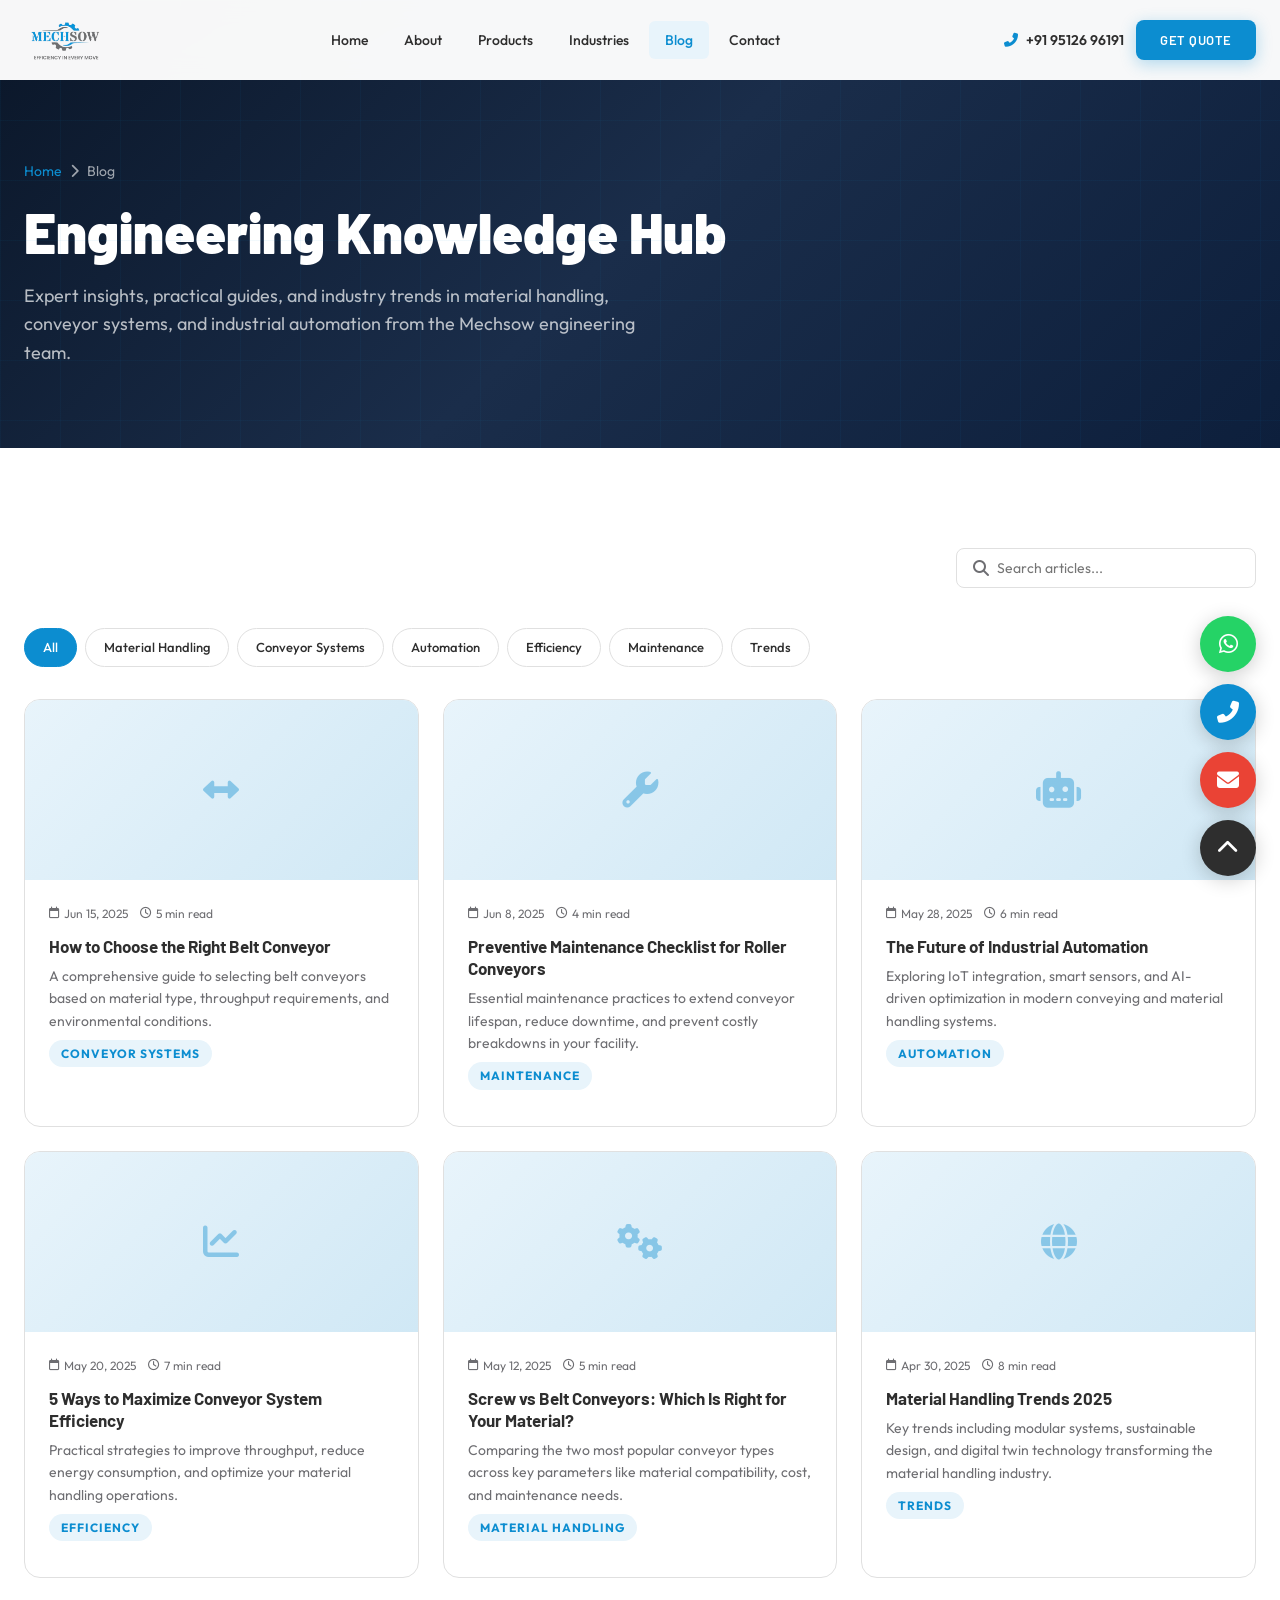
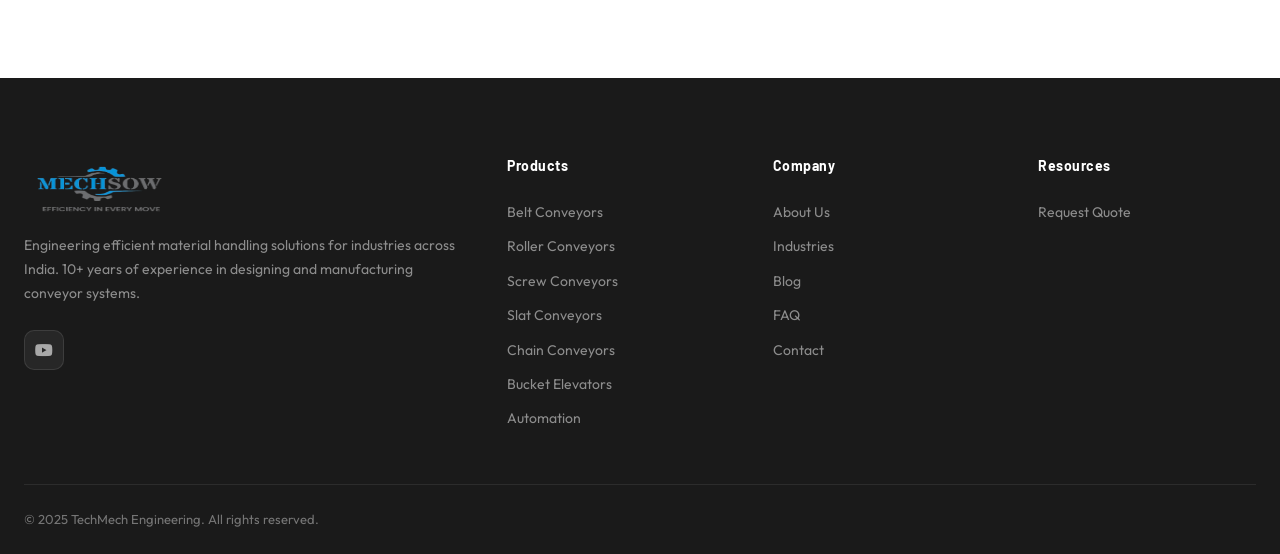
==== commit b832c4ef: "Rebrand to Mechsow: update brand mentions and domain to mechsow.com Replaces standalone "TechMech" b" ====
--- a/blog.html
+++ b/blog.html
@@ -4,17 +4,17 @@
   <meta charset="UTF-8">
   <meta name="viewport" content="width=device-width, initial-scale=1.0">
   <title>Engineering Knowledge Hub | TechMech Engineering Blog</title>
-  <link rel="canonical" href="https://www.techmechengineering.co.in/blog.html">
+  <link rel="canonical" href="https://mechsow.com/blog.html">
   <meta property="og:type" content="website">
   <meta property="og:title" content="Engineering Knowledge Hub | TechMech Engineering Blog">
   <meta property="og:description" content="Expert insights on conveyor systems, material handling, industrial automation, maintenance tips, and engineering trends from TechMech Engineering.">
-  <meta property="og:url" content="https://www.techmechengineering.co.in/blog.html">
-  <meta property="og:image" content="https://www.techmechengineering.co.in/images/about.jpg">
+  <meta property="og:url" content="https://mechsow.com/blog.html">
+  <meta property="og:image" content="https://mechsow.com/images/about.jpg">
   <meta property="og:site_name" content="TechMech Engineering">
   <meta name="twitter:card" content="summary_large_image">
   <meta name="twitter:title" content="Engineering Knowledge Hub | TechMech Engineering Blog">
   <meta name="twitter:description" content="Expert insights on conveyor systems, material handling, industrial automation, maintenance tips, and engineering trends from TechMech Engineering.">
-  <meta name="twitter:image" content="https://www.techmechengineering.co.in/images/about.jpg">
+  <meta name="twitter:image" content="https://mechsow.com/images/about.jpg">
   <link rel="icon" type="image/x-icon" href="favicon.ico">
   <link rel="icon" type="image/png" sizes="32x32" href="favicon-32x32.png">
   <link rel="icon" type="image/png" sizes="16x16" href="favicon-16x16.png">
@@ -27,6 +27,7 @@
   <link rel="stylesheet" href="styles.css">
 </head>
 <body>
+  <a href="#main" class="skip-link">Skip to content</a>
   <!-- HEADER -->
   <header class="header" id="header">
     <div class="header-inner">
@@ -45,7 +46,7 @@
         <a href="tel:+919512696191" class="header-phone"><i class="fas fa-phone-alt"></i> +91 95126 96191</a>
         <a href="index.html#quote" class="btn btn-primary">Get Quote</a>
       </div>
-      <button class="mobile-toggle" onclick="toggleMobileMenu()"><i class="fas fa-bars"></i></button>
+      <button class="mobile-toggle" onclick="toggleMobileMenu()" aria-label="Toggle navigation menu"><i class="fas fa-bars"></i></button>
     </div>
   </header>
   <div class="mobile-menu">
@@ -60,12 +61,12 @@
   </div>
 
   <!-- PAGE HERO -->
-  <section class="page-hero">
+  <section class="page-hero" id="main">
     <div class="page-hero-bg-pattern"></div>
     <div class="container">
       <div class="breadcrumb"><a href="index.html">Home</a> <i class="fas fa-chevron-right"></i> <span>Blog</span></div>
       <h1>Engineering Knowledge Hub</h1>
-      <p>Expert insights, practical guides, and industry trends in material handling, conveyor systems, and industrial automation from the TechMech engineering team.</p>
+      <p>Expert insights, practical guides, and industry trends in material handling, conveyor systems, and industrial automation from the Mechsow engineering team.</p>
     </div>
   </section>
 
@@ -77,13 +78,13 @@
         <div class="blog-search"><i class="fas fa-search"></i><input type="text" placeholder="Search articles..." id="blogSearch" onkeyup="filterBlog()"></div>
       </div>
       <div class="blog-categories">
-        <span class="blog-cat active" onclick="filterCategory(this,'all')">All</span>
-        <span class="blog-cat" onclick="filterCategory(this,'material-handling')">Material Handling</span>
-        <span class="blog-cat" onclick="filterCategory(this,'conveyor-systems')">Conveyor Systems</span>
-        <span class="blog-cat" onclick="filterCategory(this,'automation')">Automation</span>
-        <span class="blog-cat" onclick="filterCategory(this,'efficiency')">Efficiency</span>
-        <span class="blog-cat" onclick="filterCategory(this,'maintenance')">Maintenance</span>
-        <span class="blog-cat" onclick="filterCategory(this,'trends')">Trends</span>
+        <span class="blog-cat active" onclick="filterCategory(this,'all')" role="button" tabindex="0">All</span>
+        <span class="blog-cat" onclick="filterCategory(this,'material-handling')" role="button" tabindex="0">Material Handling</span>
+        <span class="blog-cat" onclick="filterCategory(this,'conveyor-systems')" role="button" tabindex="0">Conveyor Systems</span>
+        <span class="blog-cat" onclick="filterCategory(this,'automation')" role="button" tabindex="0">Automation</span>
+        <span class="blog-cat" onclick="filterCategory(this,'efficiency')" role="button" tabindex="0">Efficiency</span>
+        <span class="blog-cat" onclick="filterCategory(this,'maintenance')" role="button" tabindex="0">Maintenance</span>
+        <span class="blog-cat" onclick="filterCategory(this,'trends')" role="button" tabindex="0">Trends</span>
       </div>
       <div class="blog-grid" id="blogGrid">
         <div class="blog-card reveal" data-category="conveyor-systems">
@@ -146,10 +147,10 @@
 
   <!-- FLOATING BUTTONS -->
   <div class="floating-btns">
-    <a href="https://wa.me/919512696191" target="_blank" class="float-btn float-whatsapp" title="WhatsApp"><i class="fab fa-whatsapp"></i></a>
+    <a href="https://wa.me/919512696191" target="_blank" rel="noopener noreferrer" class="float-btn float-whatsapp" title="WhatsApp"><i class="fab fa-whatsapp"></i></a>
     <a href="tel:+919512696191" class="float-btn float-call" title="Call Us"><i class="fas fa-phone-alt"></i></a>
     <a href="mailto:techmechengineering1@gmail.com" class="float-btn float-email" title="Email"><i class="fas fa-envelope"></i></a>
-    <button class="float-btn float-top" id="backToTop" onclick="window.scrollTo({top:0,behavior:'smooth'})" title="Back to Top"><i class="fas fa-chevron-up"></i></button>
+    <button class="float-btn float-top" id="backToTop" onclick="window.scrollTo({top:0,behavior:'smooth'})" title="Back to Top" aria-label="Back to top"><i class="fas fa-chevron-up"></i></button>
   </div>
 
   <!-- FOOTER -->
--- a/styles.css
+++ b/styles.css
@@ -139,6 +139,19 @@
   opacity: 1;
   transform: translateY(0);
 }
+.skip-link {
+  position: absolute;
+  left: -9999px;
+  top: 0;
+  background: var(--primary);
+  color: #fff;
+  padding: 12px 20px;
+  z-index: 2000;
+  border-radius: 0 0 8px 0;
+  font-family: var(--font-heading);
+  font-weight: 600;
+}
+.skip-link:focus { left: 0; }
 
 /* === HEADER === */
 .header {
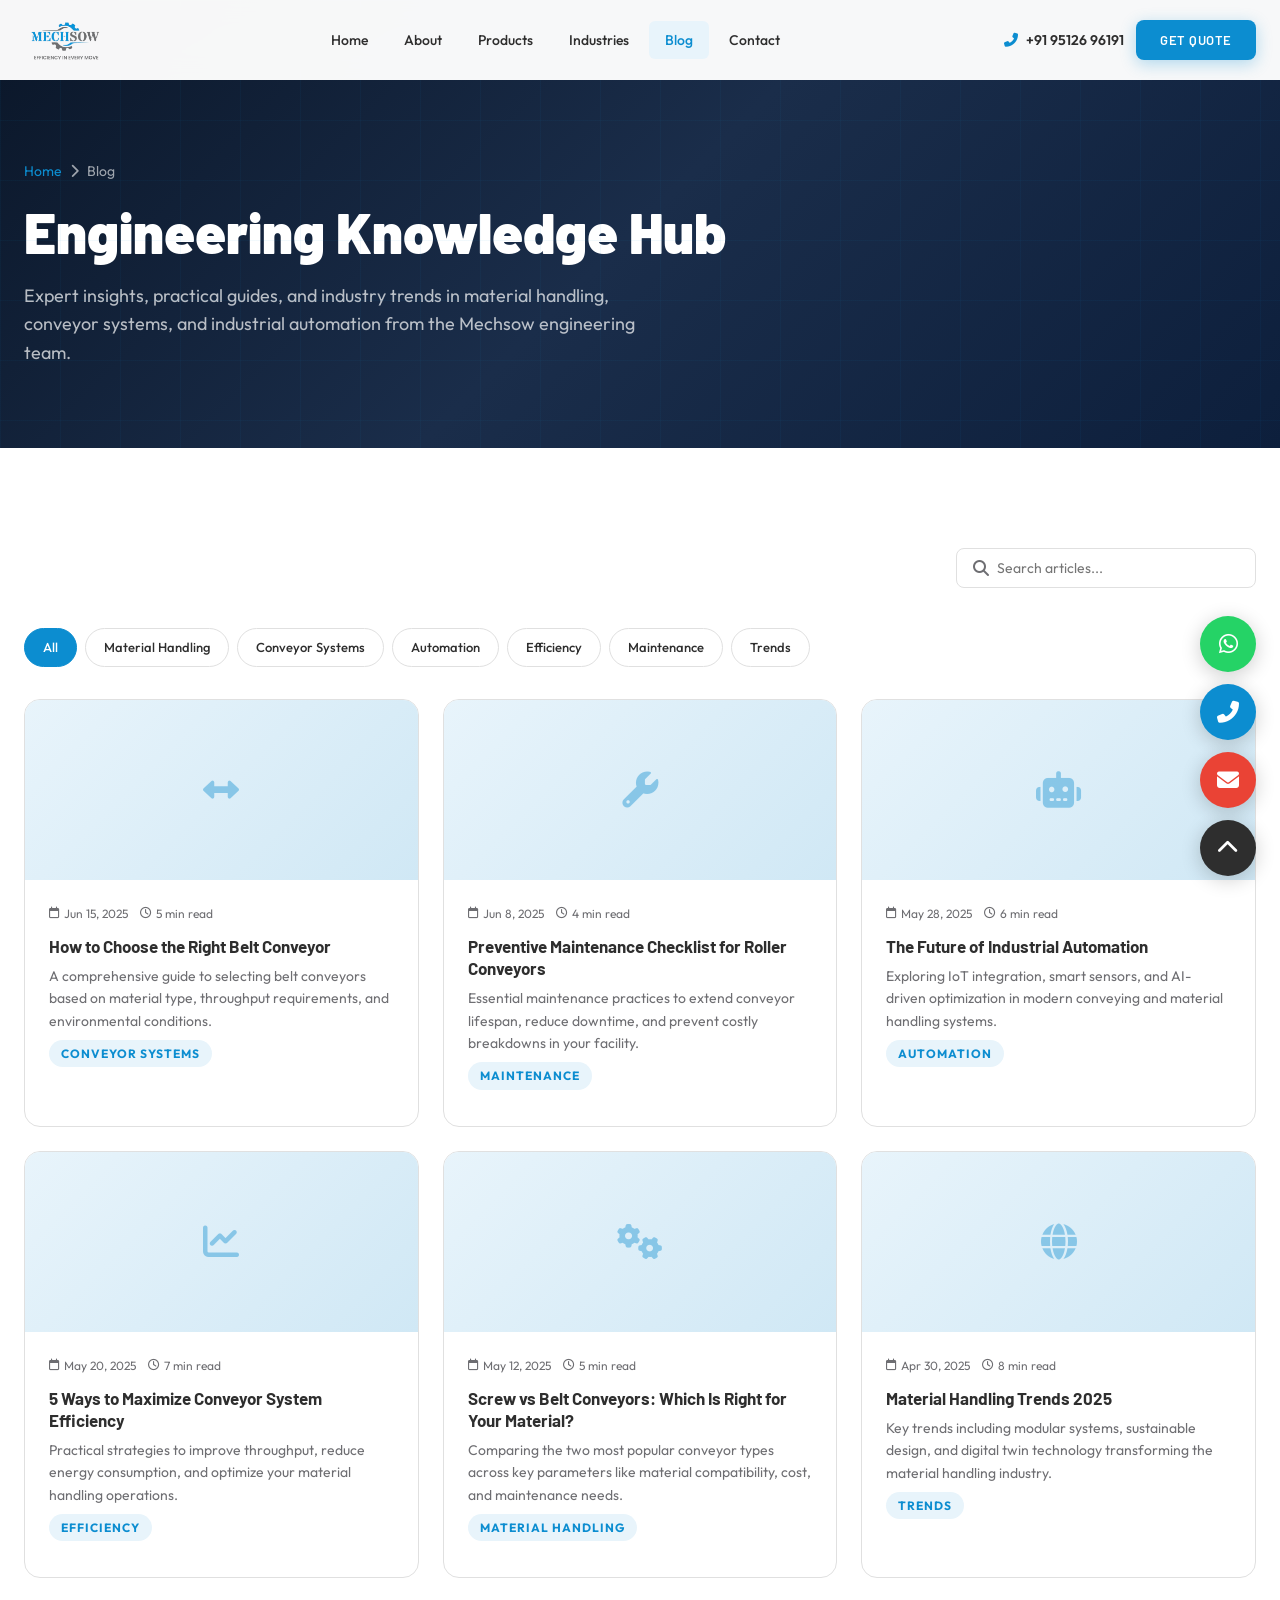
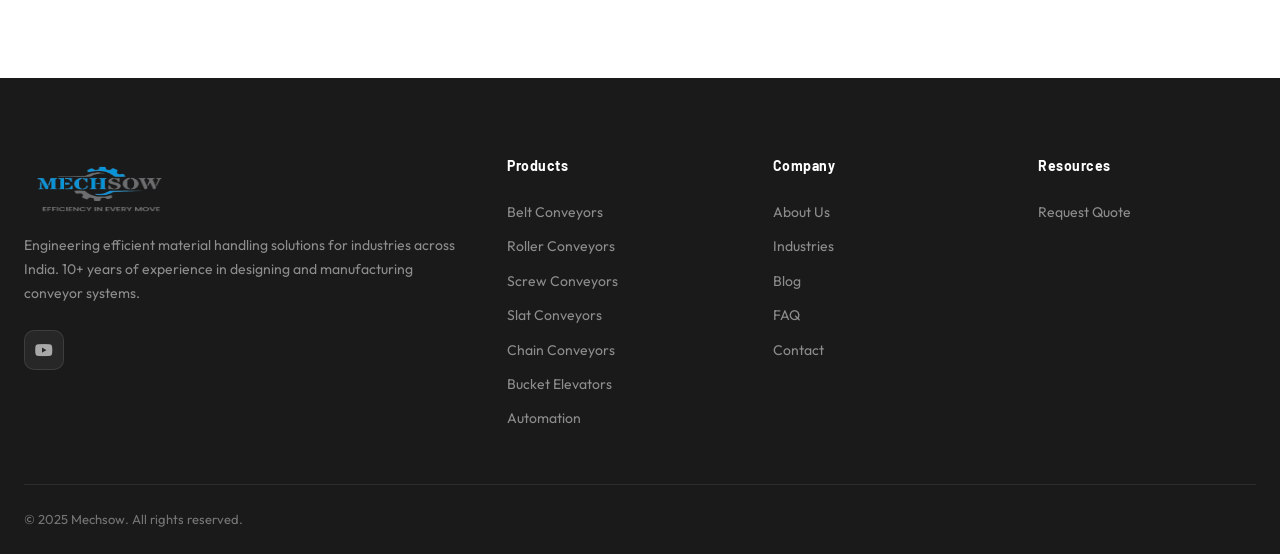
==== commit 52f04987: "Complete Mechsow rebrand across visible site copy Replaces remaining "TechMech Engineering"/"TechMec" ====
--- a/blog.html
+++ b/blog.html
@@ -3,23 +3,23 @@
 <head>
   <meta charset="UTF-8">
   <meta name="viewport" content="width=device-width, initial-scale=1.0">
-  <title>Engineering Knowledge Hub | TechMech Engineering Blog</title>
+  <title>Engineering Knowledge Hub | Mechsow Blog</title>
   <link rel="canonical" href="https://mechsow.com/blog.html">
   <meta property="og:type" content="website">
-  <meta property="og:title" content="Engineering Knowledge Hub | TechMech Engineering Blog">
-  <meta property="og:description" content="Expert insights on conveyor systems, material handling, industrial automation, maintenance tips, and engineering trends from TechMech Engineering.">
+  <meta property="og:title" content="Engineering Knowledge Hub | Mechsow Blog">
+  <meta property="og:description" content="Expert insights on conveyor systems, material handling, industrial automation, maintenance tips, and engineering trends from Mechsow.">
   <meta property="og:url" content="https://mechsow.com/blog.html">
   <meta property="og:image" content="https://mechsow.com/images/about.jpg">
-  <meta property="og:site_name" content="TechMech Engineering">
+  <meta property="og:site_name" content="Mechsow">
   <meta name="twitter:card" content="summary_large_image">
-  <meta name="twitter:title" content="Engineering Knowledge Hub | TechMech Engineering Blog">
-  <meta name="twitter:description" content="Expert insights on conveyor systems, material handling, industrial automation, maintenance tips, and engineering trends from TechMech Engineering.">
+  <meta name="twitter:title" content="Engineering Knowledge Hub | Mechsow Blog">
+  <meta name="twitter:description" content="Expert insights on conveyor systems, material handling, industrial automation, maintenance tips, and engineering trends from Mechsow.">
   <meta name="twitter:image" content="https://mechsow.com/images/about.jpg">
   <link rel="icon" type="image/x-icon" href="favicon.ico">
   <link rel="icon" type="image/png" sizes="32x32" href="favicon-32x32.png">
   <link rel="icon" type="image/png" sizes="16x16" href="favicon-16x16.png">
   <link rel="apple-touch-icon" sizes="180x180" href="apple-touch-icon.png">
-  <meta name="description" content="Expert insights on conveyor systems, material handling, industrial automation, maintenance tips, and engineering trends from TechMech Engineering.">
+  <meta name="description" content="Expert insights on conveyor systems, material handling, industrial automation, maintenance tips, and engineering trends from Mechsow.">
   <link rel="preconnect" href="https://fonts.googleapis.com">
   <link rel="preconnect" href="https://fonts.gstatic.com" crossorigin>
   <link href="https://fonts.googleapis.com/css2?family=Barlow:wght@400;500;600;700;800;900&family=Outfit:wght@300;400;500;600;700&display=swap" rel="stylesheet">
@@ -32,7 +32,7 @@
   <header class="header" id="header">
     <div class="header-inner">
       <a href="index.html" class="logo">
-        <img src="images/logo.png" alt="TechMech Engineering" style="height: 50px; width: auto;">
+        <img src="images/logo.png" alt="Mechsow" style="height: 50px; width: auto;">
       </a>
       <nav class="nav-links">
         <a href="index.html">Home</a>
@@ -158,7 +158,7 @@
     <div class="container">
       <div class="footer-grid">
         <div class="footer-brand">
-          <a href="index.html" class="logo"><img src="images/logo.png" alt="TechMech Engineering" style="height: 60px; width: 150px;"></a>
+          <a href="index.html" class="logo"><img src="images/logo.png" alt="Mechsow" style="height: 60px; width: 150px;"></a>
           <p>Engineering efficient material handling solutions for industries across India. 10+ years of experience in designing and manufacturing conveyor systems.</p>
           <div class="footer-social">
             <a href="https://youtube.com/@techmechengineering-1" target="_blank" rel="noopener"><i class="fab fa-youtube"></i></a>
@@ -194,7 +194,7 @@
         </div>
       </div>
       <div class="footer-bottom">
-        <p>&copy; 2025 TechMech Engineering. All rights reserved.</p>
+        <p>&copy; 2025 Mechsow. All rights reserved.</p>
       </div>
     </div>
   </footer>
